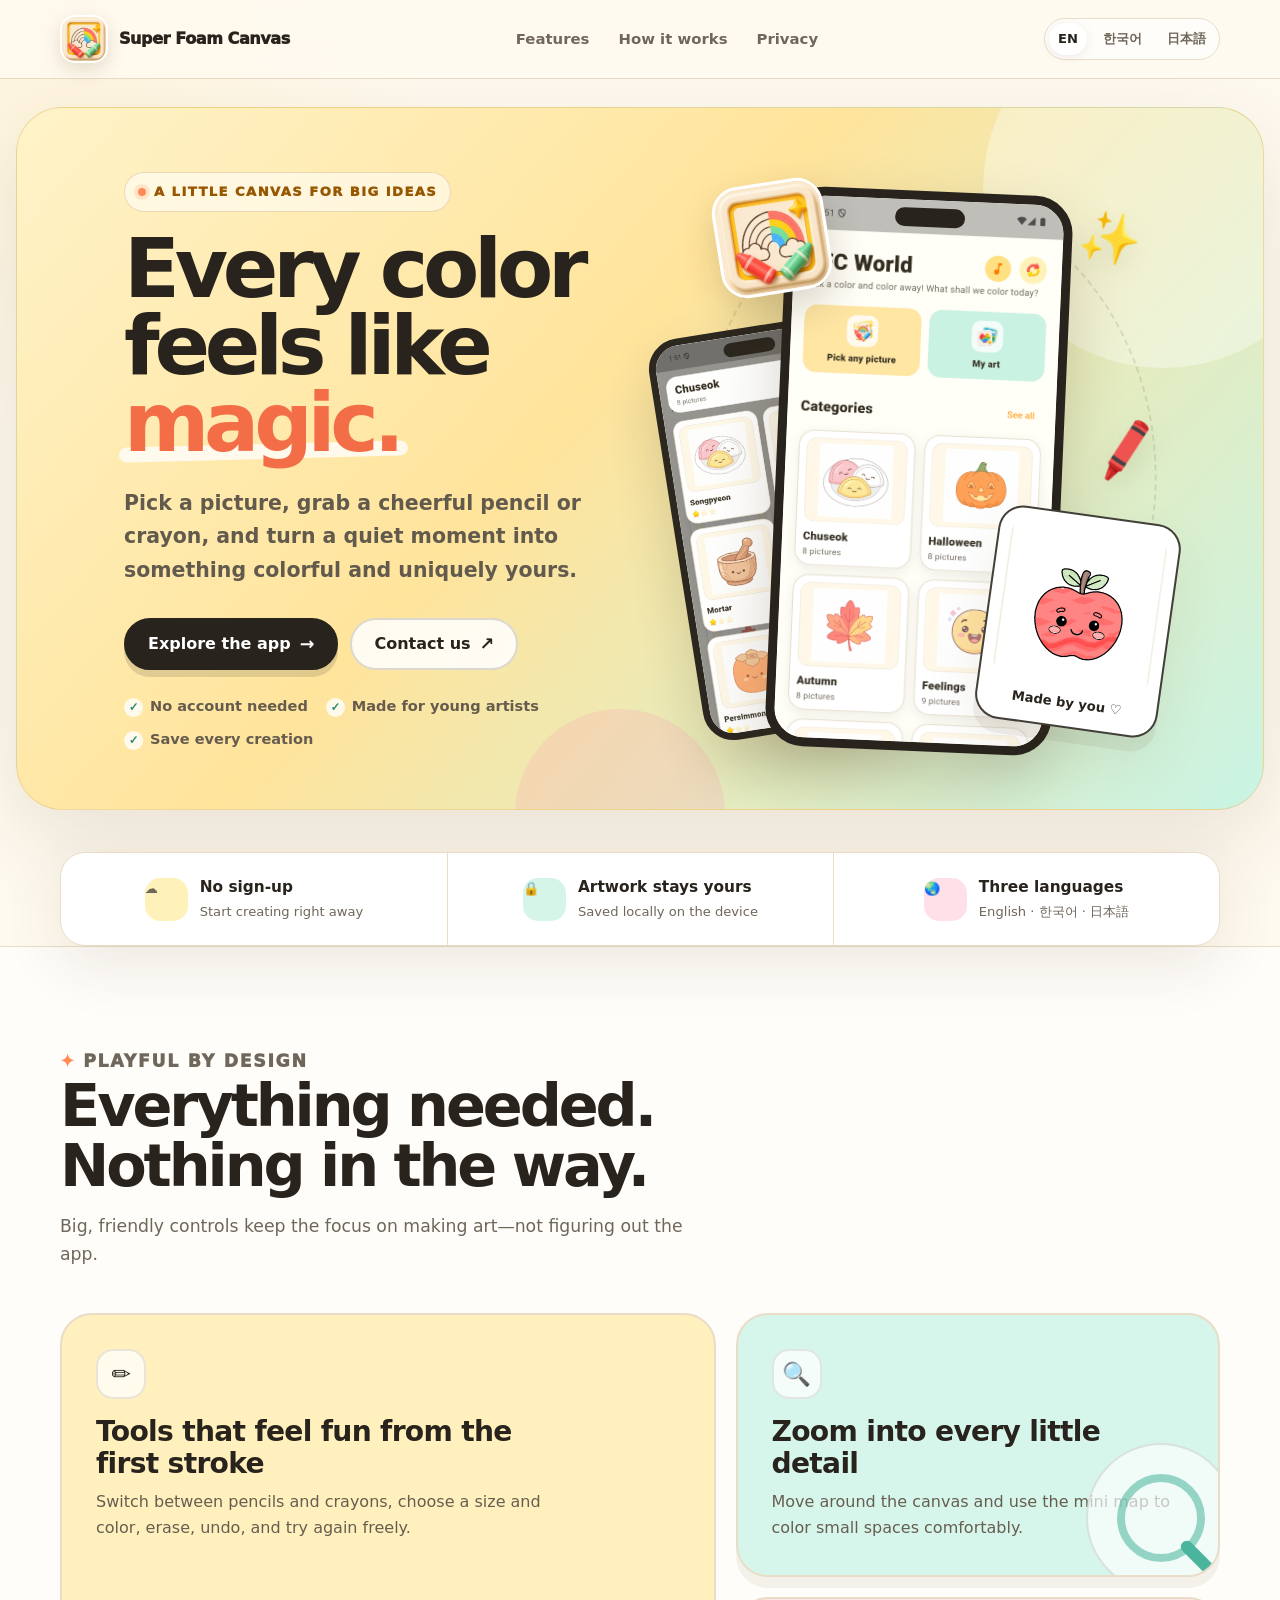
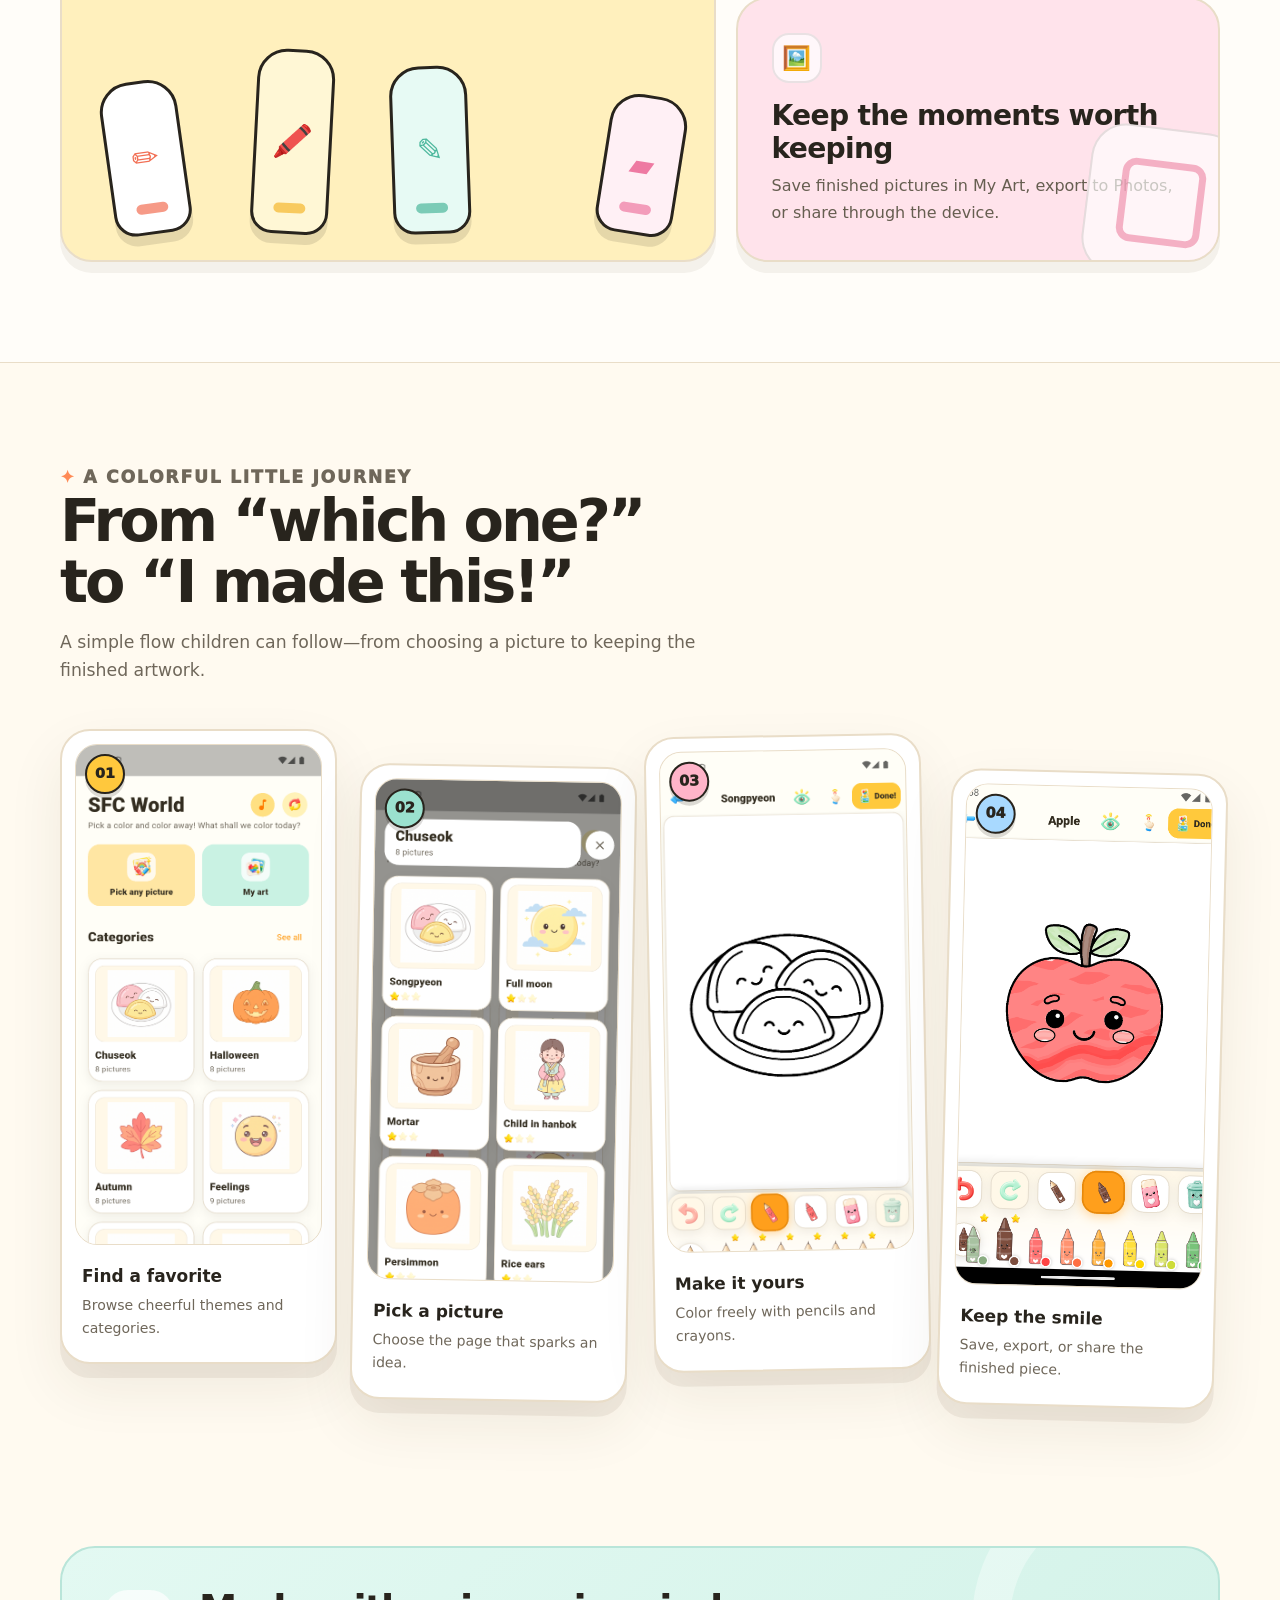
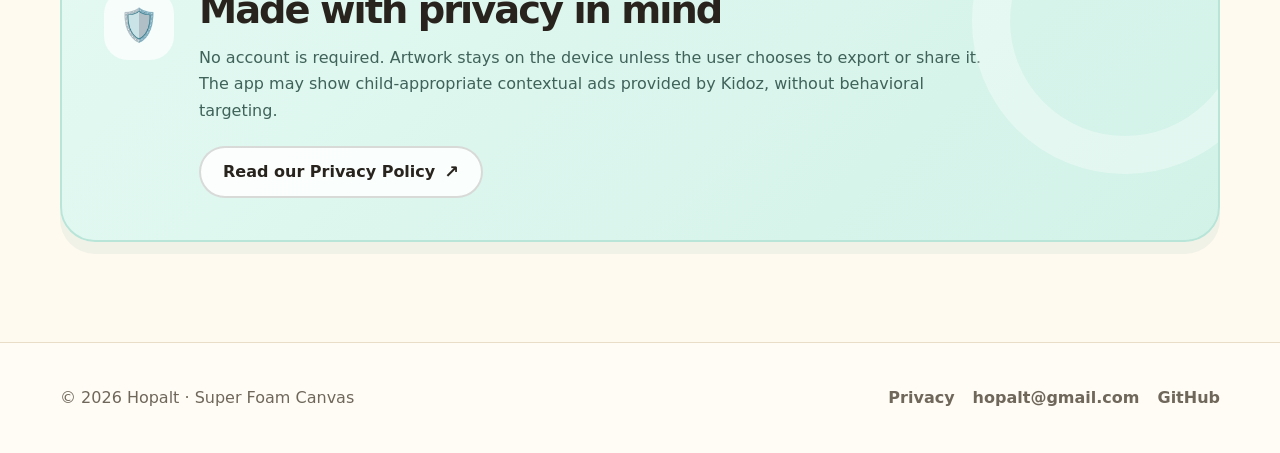
==== super-foam-canvas/index.html @ 0f32231b "Super Foam Canvas 소개 페이지를 추가한다" ====
<!doctype html>
<html lang="en">
<head>
  <meta charset="utf-8">
  <meta name="viewport" content="width=device-width, initial-scale=1">
  <meta name="theme-color" content="#fffaf0">
  <title>Super Foam Canvas — Color, create, and smile</title>
  <meta name="description" content="A cheerful coloring app for young artists with pencils, crayons, saving, and sharing.">
  <link rel="canonical" href="https://www.hopalt.com/super-foam-canvas/">
  <link rel="stylesheet" href="assets/styles.css">
  <link rel="icon" type="image/png" sizes="32x32" href="assets/favicon-32.png">
  <link rel="icon" type="image/png" sizes="512x512" href="assets/icon-512.png">
  <link rel="apple-touch-icon" sizes="180x180" href="assets/apple-touch-icon.png">
  <link rel="alternate" hreflang="en" href="https://www.hopalt.com/super-foam-canvas/">
  <link rel="alternate" hreflang="ko" href="https://www.hopalt.com/super-foam-canvas/ko/">
  <link rel="alternate" hreflang="ja" href="https://www.hopalt.com/super-foam-canvas/ja/">
</head>
<body>
<header class="site-header">
  <nav class="nav wrap" aria-label="Main navigation">
    <a class="brand" href="/super-foam-canvas/"><img class="brand-mark" src="assets/app-icon.png" alt="">Super Foam Canvas</a>
    <div class="nav-links"><a href="#features">Features</a><a href="#journey">How it works</a><a href="privacy/">Privacy</a></div>
    <div class="languages" aria-label="Language"><a aria-current="page" href="/super-foam-canvas/">EN</a><a href="ko/">한국어</a><a href="ja/">日本語</a></div>
  </nav>
</header>
<main>
  <section class="hero">
    <div class="hero-shell"><div class="wrap hero-grid">
      <div class="hero-copy">
        <p class="eyebrow eyebrow-pill">A little canvas for big ideas</p>
        <h1>Every color<br>feels like <span class="accent">magic.</span></h1>
        <p class="lead">Pick a picture, grab a cheerful pencil or crayon, and turn a quiet moment into something colorful and uniquely yours.</p>
        <div class="actions"><a class="button" href="#journey">Explore the app</a><a class="button secondary" href="mailto:hopalt@gmail.com">Contact us</a></div>
        <ul class="hero-note"><li>No account needed</li><li>Made for young artists</li><li>Save every creation</li></ul>
      </div>
      <div class="hero-art" aria-label="Super Foam Canvas app preview">
        <div class="art-orbit"></div>
        <div class="phone phone-side"><img src="assets/en-02.webp" alt="Coloring page collection"></div>
        <div class="phone phone-main"><img src="assets/en-01.webp" alt="Super Foam Canvas home screen"></div>
        <div class="completion-card"><img src="assets/en-04.webp" alt="Completed apple artwork"><span>Made by you ♡</span></div>
        <div class="floating-icon app"><img src="assets/app-icon.png" alt=""></div>
        <span class="doodle star" aria-hidden="true">✨</span><span class="doodle crayon" aria-hidden="true">🖍️</span>
      </div>
    </div></div>
  </section>
  <div class="trust-strip wrap" aria-label="App highlights"><div class="trust-list">
    <div class="trust-item"><span class="trust-icon">☁️</span><div><strong>No sign-up</strong><span>Start creating right away</span></div></div>
    <div class="trust-item"><span class="trust-icon">🔒</span><div><strong>Artwork stays yours</strong><span>Saved locally on the device</span></div></div>
    <div class="trust-item"><span class="trust-icon">🌏</span><div><strong>Three languages</strong><span>English · 한국어 · 日本語</span></div></div>
  </div></div>
  <section class="section section-tint" id="features"><div class="wrap">
    <div class="section-head"><p class="section-kicker">Playful by design</p><h2>Everything needed.<br>Nothing in the way.</h2><p>Big, friendly controls keep the focus on making art—not figuring out the app.</p></div>
    <div class="bento">
      <article class="feature-card large"><div class="feature-icon">✏️</div><h3>Tools that feel fun from the first stroke</h3><p>Switch between pencils and crayons, choose a size and color, erase, undo, and try again freely.</p><div class="tool-parade" aria-hidden="true"><span class="tool-chip">✏️</span><span class="tool-chip">🖍️</span><span class="tool-chip">✎</span><span class="tool-chip">▰</span></div></article>
      <article class="feature-card mint"><div class="feature-icon">🔍</div><h3>Zoom into every little detail</h3><p>Move around the canvas and use the mini map to color small spaces comfortably.</p><div class="mini-feature-art zoom" aria-hidden="true"></div></article>
      <article class="feature-card pink"><div class="feature-icon">🖼️</div><h3>Keep the moments worth keeping</h3><p>Save finished pictures in My Art, export to Photos, or share through the device.</p><div class="mini-feature-art save" aria-hidden="true"></div></article>
    </div>
  </div></section>
  <section class="section" id="journey"><div class="wrap">
    <div class="section-head"><p class="section-kicker">A colorful little journey</p><h2>From “which one?”<br>to “I made this!”</h2><p>A simple flow children can follow—from choosing a picture to keeping the finished artwork.</p></div>
    <div class="journey">
      <article class="step-card"><span class="step-number">01</span><div class="screen-frame"><img src="assets/en-01.webp" alt="Home screen"></div><h3>Find a favorite</h3><p>Browse cheerful themes and categories.</p></article>
      <article class="step-card"><span class="step-number">02</span><div class="screen-frame"><img src="assets/en-02.webp" alt="Coloring page collection"></div><h3>Pick a picture</h3><p>Choose the page that sparks an idea.</p></article>
      <article class="step-card"><span class="step-number">03</span><div class="screen-frame"><img src="assets/en-03.webp" alt="Coloring canvas"></div><h3>Make it yours</h3><p>Color freely with pencils and crayons.</p></article>
      <article class="step-card"><span class="step-number">04</span><div class="screen-frame"><img src="assets/en-04.webp" alt="Completed artwork"></div><h3>Keep the smile</h3><p>Save, export, or share the finished piece.</p></article>
    </div>
  </div></section>
  <section class="section privacy-section"><div class="wrap"><div class="safe-note"><div class="big">🛡️</div><div><h2>Made with privacy in mind</h2><p>No account is required. Artwork stays on the device unless the user chooses to export or share it. The app may show child-appropriate contextual ads provided by Kidoz, without behavioral targeting.</p><div class="actions"><a class="button secondary" href="privacy/">Read our Privacy Policy</a></div></div></div></div></section>
</main>
<footer class="footer"><div class="wrap footer-row"><span>© 2026 Hopalt · Super Foam Canvas</span><div class="footer-links"><a href="privacy/">Privacy</a><a href="mailto:hopalt@gmail.com">hopalt@gmail.com</a><a href="https://github.com/hopalt/superfoamcanvas">GitHub</a></div></div></footer>
</body>
</html>
---- super-foam-canvas/assets/styles.css ----
:root {
  --ink: #28241d;
  --muted: #6f675a;
  --cream: #fffaf0;
  --paper: #ffffff;
  --yellow: #ffc83d;
  --orange: #ff8a55;
  --mint: #9be1cf;
  --mint-deep: #4ab49c;
  --pink: #ffb4c9;
  --blue: #a8d9ff;
  --line: #e9ddc8;
  --shadow-soft: 0 18px 60px rgba(69, 51, 20, .1);
  --shadow-card: 0 14px 0 rgba(70, 53, 24, .07), 0 24px 56px rgba(70, 53, 24, .08);
}
* { box-sizing: border-box; }
html { scroll-behavior: smooth; scroll-padding-top: 92px; }
body {
  margin: 0;
  color: var(--ink);
  background: radial-gradient(circle at 0 0, rgba(255, 205, 72, .13), transparent 28rem), var(--cream);
  font-family: ui-rounded, "SF Pro Rounded", "Nunito", "Noto Sans KR", "Noto Sans JP", Inter, system-ui, sans-serif;
  line-height: 1.65;
  -webkit-font-smoothing: antialiased;
}
a { color: inherit; }
img { display: block; max-width: 100%; }
button, a { -webkit-tap-highlight-color: transparent; }
.wrap { width: min(1160px, calc(100% - 48px)); margin: 0 auto; }

.site-header {
  position: sticky;
  z-index: 50;
  top: 0;
  border-bottom: 1px solid rgba(215, 199, 172, .62);
  background: rgba(255, 250, 240, .88);
  backdrop-filter: blur(18px);
  -webkit-backdrop-filter: blur(18px);
}
.nav { min-height: 78px; display: flex; align-items: center; justify-content: space-between; gap: 24px; }
.brand { display: inline-flex; align-items: center; gap: 11px; text-decoration: none; font-size: 1rem; font-weight: 950; letter-spacing: -.025em; white-space: nowrap; }
.brand-mark { width: 48px; height: 48px; border: 2px solid rgba(255,255,255,.88); border-radius: 15px; box-shadow: 0 7px 18px rgba(85, 53, 12, .15); }
.nav-links, .languages { display: flex; align-items: center; gap: 7px; }
.nav-links a, .languages a { padding: 8px 11px; border-radius: 999px; color: var(--muted); text-decoration: none; font-size: .93rem; font-weight: 800; transition: color .18s ease, background .18s ease, transform .18s ease; }
.nav-links a:hover, .languages a:hover { color: var(--ink); background: rgba(255,255,255,.8); transform: translateY(-1px); }
.languages { padding: 4px; border: 1px solid var(--line); border-radius: 999px; background: rgba(255,255,255,.62); }
.languages a { padding: 5px 9px; font-size: .82rem; }
.languages a[aria-current="page"] { color: var(--ink); background: var(--paper); box-shadow: 0 2px 10px rgba(50, 38, 18, .09); }

.hero { padding: 28px 0 64px; }
.hero-shell {
  position: relative;
  isolation: isolate;
  width: min(1280px, calc(100% - 32px));
  min-height: 680px;
  margin: 0 auto;
  overflow: hidden;
  border: 1px solid rgba(216, 181, 99, .42);
  border-radius: 46px;
  background: linear-gradient(132deg, #fff3c9 0%, #ffe49c 44%, #c9f4e5 100%);
  box-shadow: 0 30px 90px rgba(80, 57, 12, .13);
}
.hero-shell::before, .hero-shell::after { content: ""; position: absolute; z-index: -1; border-radius: 999px; }
.hero-shell::before { width: 360px; height: 360px; right: -80px; top: -100px; background: rgba(255,255,255,.35); }
.hero-shell::after { width: 210px; height: 210px; left: 40%; bottom: -110px; background: rgba(255,154,183,.22); }
.hero-grid { min-height: 680px; display: grid; grid-template-columns: 1.02fr .98fr; align-items: center; gap: 42px; padding: 64px 54px 58px; }
.hero-copy { position: relative; z-index: 5; padding-left: 10px; }
.eyebrow { margin: 0 0 18px; color: #965700; font-size: .82rem; font-weight: 950; letter-spacing: .11em; text-transform: uppercase; }
.eyebrow-pill { display: inline-flex; align-items: center; gap: 8px; padding: 8px 13px; border: 1px solid rgba(146, 86, 0, .18); border-radius: 999px; background: rgba(255,255,255,.55); }
.eyebrow-pill::before { content: ""; width: 8px; height: 8px; border-radius: 50%; background: var(--orange); box-shadow: 0 0 0 4px rgba(255,138,85,.17); }
h1 { margin: 0; max-width: 720px; font-size: clamp(3.25rem, 6.4vw, 6.3rem); line-height: .94; letter-spacing: -.064em; }
.hero h1 .accent { position: relative; display: inline-block; color: #f36e47; }
.hero h1 .accent::after { content: ""; position: absolute; z-index: -1; left: -2%; right: -3%; bottom: .02em; height: .18em; border-radius: 999px; background: rgba(255,255,255,.78); transform: rotate(-1.5deg); }
.lead { max-width: 610px; margin: 26px 0 0; color: #625a4d; font-size: clamp(1.08rem, 1.65vw, 1.28rem); font-weight: 590; }
.actions { display: flex; flex-wrap: wrap; gap: 12px; margin-top: 30px; }
.button { display: inline-flex; align-items: center; justify-content: center; gap: 9px; min-height: 52px; padding: 0 22px; border: 2px solid var(--ink); border-radius: 999px; background: var(--ink); color: #fff; text-decoration: none; font-weight: 900; box-shadow: 0 7px 0 rgba(40,36,29,.14); transition: transform .18s ease, box-shadow .18s ease; }
.button::after { content: "→"; font-size: 1.1em; }
.button:hover { transform: translateY(-2px); box-shadow: 0 10px 0 rgba(40,36,29,.11); }
.button.secondary { border-color: rgba(40,36,29,.16); background: rgba(255,255,255,.86); color: var(--ink); box-shadow: none; }
.button.secondary::after { content: "↗"; }
.hero-note { display: flex; flex-wrap: wrap; gap: 9px 18px; margin: 24px 0 0; padding: 0; color: #655c4e; font-size: .91rem; font-weight: 780; list-style: none; }
.hero-note li::before { content: "✓"; display: inline-grid; place-items: center; width: 19px; height: 19px; margin-right: 7px; border-radius: 50%; background: rgba(255,255,255,.78); color: #278c73; font-size: .72rem; font-weight: 950; }

.hero-art { position: relative; min-height: 574px; }
.art-orbit { position: absolute; inset: 18px 10px 12px 30px; border: 2px dashed rgba(80, 61, 30, .13); border-radius: 50%; transform: rotate(-7deg); }
.phone { position: absolute; overflow: hidden; border: 9px solid var(--ink); border-radius: 38px; background: var(--paper); box-shadow: 0 26px 60px rgba(63, 45, 15, .2); }
.phone::before { content: ""; position: absolute; z-index: 3; left: 50%; top: 8px; width: 70px; height: 19px; border-radius: 999px; background: var(--ink); transform: translateX(-50%); }
.phone img { width: 100%; height: 100%; object-fit: cover; object-position: top center; }
.phone-main { z-index: 2; left: 50%; top: 16px; width: 286px; height: 560px; transform: translateX(-50%) rotate(2.5deg); }
.phone-side { z-index: 1; left: 4px; bottom: 18px; width: 205px; height: 406px; border-width: 7px; border-radius: 31px; transform: rotate(-9deg); opacity: .98; }
.phone-side::before { width: 52px; height: 14px; top: 6px; }
.completion-card { position: absolute; z-index: 4; right: -4px; bottom: 20px; width: 184px; padding: 11px; border: 2px solid rgba(40,36,29,.88); border-radius: 25px; background: var(--paper); box-shadow: var(--shadow-card); transform: rotate(8deg); }
.completion-card img { width: 100%; aspect-ratio: 1 / 1; border-radius: 17px; object-fit: cover; object-position: center 28%; }
.completion-card span { display: block; padding: 8px 4px 1px; font-size: .82rem; font-weight: 900; text-align: center; }
.floating-icon { position: absolute; z-index: 6; display: grid; place-items: center; border: 3px solid var(--paper); background: var(--paper); box-shadow: 0 16px 36px rgba(70, 49, 14, .19); }
.floating-icon.app { left: 9%; top: 7px; width: 112px; height: 112px; border-radius: 27px; transform: rotate(-9deg); }
.floating-icon.app img { width: 100%; height: 100%; border-radius: 23px; }
.doodle { position: absolute; z-index: 5; filter: drop-shadow(0 10px 12px rgba(65,45,15,.13)); }
.doodle.star { right: 5%; top: 4%; font-size: 50px; transform: rotate(10deg); }
.doodle.crayon { right: 2%; top: 41%; font-size: 48px; transform: rotate(-12deg); }

.trust-strip { margin-top: -22px; position: relative; z-index: 8; }
.trust-list { display: grid; grid-template-columns: repeat(3, 1fr); overflow: hidden; border: 1px solid var(--line); border-radius: 25px; background: var(--paper); box-shadow: var(--shadow-soft); }
.trust-item { display: flex; align-items: center; justify-content: center; gap: 12px; min-height: 92px; padding: 19px 24px; text-align: left; }
.trust-item + .trust-item { border-left: 1px solid var(--line); }
.trust-icon { display: grid; flex: 0 0 auto; place-items: center; width: 43px; height: 43px; border-radius: 15px; background: #fff1ba; font-size: 1.25rem; }
.trust-item:nth-child(2) .trust-icon { background: #d4f5e8; }
.trust-item:nth-child(3) .trust-icon { background: #ffe0e9; }
.trust-item strong, .trust-item span { display: block; }
.trust-item strong { font-size: .96rem; }
.trust-item span { margin-top: 1px; color: var(--muted); font-size: .82rem; }

.section { padding: 100px 0; }
.section-tint { border-block: 1px solid var(--line); background: rgba(255,255,255,.62); }
.section-head { max-width: 730px; margin-bottom: 44px; }
.section-kicker { display: inline-flex; align-items: center; gap: 7px; margin: 0 0 12px; color: #a35c00; font-size: .8rem; font-weight: 950; letter-spacing: .1em; text-transform: uppercase; }
.section-kicker::before { content: "✦"; color: var(--orange); }
h2 { margin: 0 0 15px; font-size: clamp(2.25rem, 4.6vw, 4rem); line-height: 1.03; letter-spacing: -.052em; }
.section-head p, .card p, .privacy p, .privacy li { color: var(--muted); }
.section-head p { max-width: 650px; margin: 0; font-size: 1.08rem; }

.bento { display: grid; grid-template-columns: 1.15fr .85fr; grid-template-rows: repeat(2, minmax(250px, auto)); gap: 20px; }
.feature-card { position: relative; overflow: hidden; min-height: 250px; padding: 34px; border: 2px solid var(--line); border-radius: 32px; background: var(--paper); box-shadow: 0 11px 0 rgba(74,56,28,.06); }
.feature-card.large { grid-row: 1 / span 2; min-height: 540px; background: #fff0bd; }
.feature-card.mint { background: #d7f6eb; }
.feature-card.pink { background: #ffe3eb; }
.feature-icon { display: grid; place-items: center; width: 50px; height: 50px; border: 2px solid rgba(40,36,29,.1); border-radius: 17px; background: rgba(255,255,255,.72); font-size: 1.45rem; }
.feature-card h3 { max-width: 460px; margin: 17px 0 8px; font-size: clamp(1.35rem, 2.2vw, 1.85rem); line-height: 1.15; letter-spacing: -.025em; }
.feature-card p { max-width: 470px; margin: 0; color: #665e50; }
.tool-parade { position: absolute; left: 25px; right: 25px; bottom: 26px; height: 210px; }
.tool-chip { position: absolute; bottom: 0; display: grid; place-items: center; width: 78px; height: 154px; border: 3px solid var(--ink); border-radius: 30px 30px 22px 22px; background: var(--paper); box-shadow: 0 10px 0 rgba(40,36,29,.12); font-size: 2rem; transform-origin: bottom center; }
.tool-chip::after { content: ""; position: absolute; bottom: 18px; width: 45%; height: 10px; border-radius: 999px; background: currentColor; opacity: .7; }
.tool-chip:nth-child(1) { left: 5%; color: #f26f54; transform: rotate(-8deg); }
.tool-chip:nth-child(2) { left: 27%; height: 185px; color: #f5b82e; background: #fff7d5; transform: rotate(3deg); }
.tool-chip:nth-child(3) { left: 51%; height: 168px; color: #4db89d; background: #e7faf4; transform: rotate(-2deg); }
.tool-chip:nth-child(4) { right: 3%; height: 140px; color: #ee7aa2; background: #fff0f5; transform: rotate(9deg); }
.mini-feature-art { position: absolute; right: -18px; bottom: -18px; width: 150px; height: 150px; border: 2px solid rgba(40,36,29,.12); border-radius: 50%; background: rgba(255,255,255,.65); }
.mini-feature-art::before { content: ""; position: absolute; inset: 29px; border: 8px solid currentColor; border-radius: 50%; opacity: .55; }
.mini-feature-art.zoom { color: var(--mint-deep); }
.mini-feature-art.zoom::after { content: ""; position: absolute; width: 52px; height: 12px; right: 7px; bottom: 24px; border-radius: 999px; background: currentColor; transform: rotate(45deg); }
.mini-feature-art.save { color: #eb789c; border-radius: 35px; transform: rotate(7deg); }
.mini-feature-art.save::before { inset: 31px; border-width: 7px; border-radius: 14px; }

.journey { display: grid; grid-template-columns: repeat(4, minmax(0, 1fr)); gap: 18px; align-items: start; }
.step-card { position: relative; padding: 13px 13px 22px; border: 2px solid var(--line); border-radius: 30px; background: var(--paper); box-shadow: var(--shadow-card); }
.step-card:nth-child(2) { margin-top: 36px; transform: rotate(1deg); }
.step-card:nth-child(3) { margin-top: 6px; transform: rotate(-1deg); }
.step-card:nth-child(4) { margin-top: 42px; transform: rotate(1.4deg); }
.screen-frame { position: relative; overflow: hidden; aspect-ratio: 9 / 18.3; border: 1px solid var(--line); border-radius: 22px; background: #f8f4ea; }
.screen-frame img { width: 100%; height: 100%; object-fit: cover; object-position: top center; }
.step-card:last-child .screen-frame img { object-position: center; }
.step-number { position: absolute; z-index: 3; left: 23px; top: 23px; display: grid; place-items: center; width: 40px; height: 40px; border: 2px solid var(--ink); border-radius: 50%; background: var(--yellow); font-size: .9rem; font-weight: 950; box-shadow: 0 4px 0 rgba(40,36,29,.16); }
.step-card:nth-child(2) .step-number { background: var(--mint); }
.step-card:nth-child(3) .step-number { background: var(--pink); }
.step-card:nth-child(4) .step-number { background: var(--blue); }
.step-card h3 { margin: 18px 7px 3px; font-size: 1.06rem; }
.step-card p { margin: 0 7px; color: var(--muted); font-size: .88rem; }

.privacy-section { padding-top: 40px; }
.safe-note { position: relative; display: grid; grid-template-columns: auto 1fr; gap: 25px; align-items: start; overflow: hidden; padding: 42px; border: 2px solid #b9e5d9; border-radius: 35px; background: linear-gradient(135deg, #e3f9f2, #d2f2e8); box-shadow: 0 12px 0 rgba(62,146,123,.08); }
.safe-note::after { content: ""; position: absolute; right: -60px; top: -80px; width: 230px; height: 230px; border: 38px solid rgba(255,255,255,.34); border-radius: 50%; }
.safe-note .big { position: relative; z-index: 2; display: grid; place-items: center; width: 70px; height: 70px; border-radius: 24px; background: rgba(255,255,255,.72); font-size: 2rem; }
.safe-note h2 { font-size: clamp(1.8rem, 3vw, 2.65rem); }
.safe-note p { max-width: 790px; margin: 7px 0 0; color: #3f6259; }
.safe-note .actions { margin-top: 22px; }
.footer { padding: 42px 0; border-top: 1px solid var(--line); background: rgba(255,255,255,.35); }
.footer-row { display: flex; justify-content: space-between; gap: 24px; flex-wrap: wrap; color: var(--muted); }
.footer-links { display: flex; flex-wrap: wrap; gap: 18px; }
.footer a { text-decoration: none; font-weight: 800; }
.footer a:hover { color: var(--ink); }

.privacy { max-width: 860px; padding: 80px 0 110px; }
.privacy .eyebrow { color: #a25c00; }
.privacy h1 { font-size: clamp(3rem, 7vw, 5.4rem); }
.privacy h2 { margin-top: 52px; font-size: 1.65rem; letter-spacing: -.025em; }
.privacy h3 { margin-top: 32px; }
.privacy a { text-decoration-color: #dba44d; text-underline-offset: 3px; }
.meta { color: var(--muted); font-weight: 700; }
.notice { margin: 30px 0 42px; padding: 24px 26px; border: 1px solid #ecd485; border-left: 6px solid var(--yellow); border-radius: 0 20px 20px 0; background: #fff4c9; box-shadow: 0 10px 28px rgba(80,58,18,.06); }

@media (max-width: 980px) {
  .nav-links { display: none; }
  .hero-grid { grid-template-columns: .9fr 1.1fr; gap: 20px; padding-inline: 38px; }
  .hero-copy { padding-left: 0; }
  .hero-art { transform: scale(.9); transform-origin: center; }
  .journey { grid-template-columns: repeat(2, minmax(0, 1fr)); max-width: 720px; margin-inline: auto; }
  .step-card:nth-child(n) { margin-top: 0; transform: none; }
}
@media (max-width: 760px) {
  .wrap { width: min(100% - 30px, 1160px); }
  .site-header { position: relative; }
  .nav { min-height: 72px; gap: 10px; }
  .brand { font-size: .94rem; }
  .brand-mark { width: 43px; height: 43px; border-radius: 13px; }
  .languages { gap: 2px; }
  .languages a { padding: 5px 7px; font-size: .76rem; }
  .hero { padding-top: 12px; }
  .hero-shell { width: calc(100% - 20px); border-radius: 34px; }
  .hero-grid { grid-template-columns: 1fr; min-height: auto; padding: 45px 24px 25px; }
  .hero-copy { text-align: center; }
  .eyebrow-pill { justify-content: center; }
  h1 { font-size: clamp(3.1rem, 14vw, 5rem); }
  .lead { margin-inline: auto; }
  .actions, .hero-note { justify-content: center; }
  .hero-art { min-height: 550px; transform: scale(.94); }
  .trust-list { grid-template-columns: 1fr; }
  .trust-item { justify-content: flex-start; min-height: 78px; }
  .trust-item + .trust-item { border-top: 1px solid var(--line); border-left: 0; }
  .section { padding: 78px 0; }
  .bento { grid-template-columns: 1fr; grid-template-rows: auto; }
  .feature-card.large { grid-row: auto; min-height: 520px; }
  .feature-card { min-height: 270px; }
  .safe-note { grid-template-columns: 1fr; padding: 32px 25px; }
  .privacy { padding-top: 60px; }
}
@media (max-width: 500px) {
  .brand { max-width: 47px; overflow: hidden; }
  .nav { gap: 6px; }
  .hero-grid { padding-inline: 20px; }
  .hero-art { min-height: 470px; transform: none; }
  .art-orbit { inset: 28px 0 24px; }
  .phone-main { width: 230px; height: 448px; border-width: 7px; border-radius: 31px; }
  .phone-main::before { width: 54px; height: 15px; top: 6px; }
  .phone-side { left: -23px; bottom: 14px; width: 155px; height: 305px; border-radius: 25px; }
  .completion-card { right: -18px; bottom: 15px; width: 140px; padding: 8px; border-radius: 21px; }
  .completion-card img { border-radius: 14px; }
  .floating-icon.app { left: -2px; width: 82px; height: 82px; border-radius: 21px; }
  .floating-icon.app img { border-radius: 18px; }
  .doodle.star { right: 0; font-size: 39px; }
  .doodle.crayon { right: -4px; top: 40%; font-size: 38px; }
  .journey { grid-template-columns: 1fr; max-width: 330px; }
  .step-card { padding: 11px 11px 20px; }
  .screen-frame { aspect-ratio: 9 / 17.8; }
  .feature-card { padding: 28px; }
  .tool-parade { left: 12px; right: 12px; transform: scale(.88); transform-origin: bottom center; }
  .footer-row { display: grid; }
}
@media (prefers-reduced-motion: reduce) {
  html { scroll-behavior: auto; }
  *, *::before, *::after { transition-duration: .01ms !important; }
}
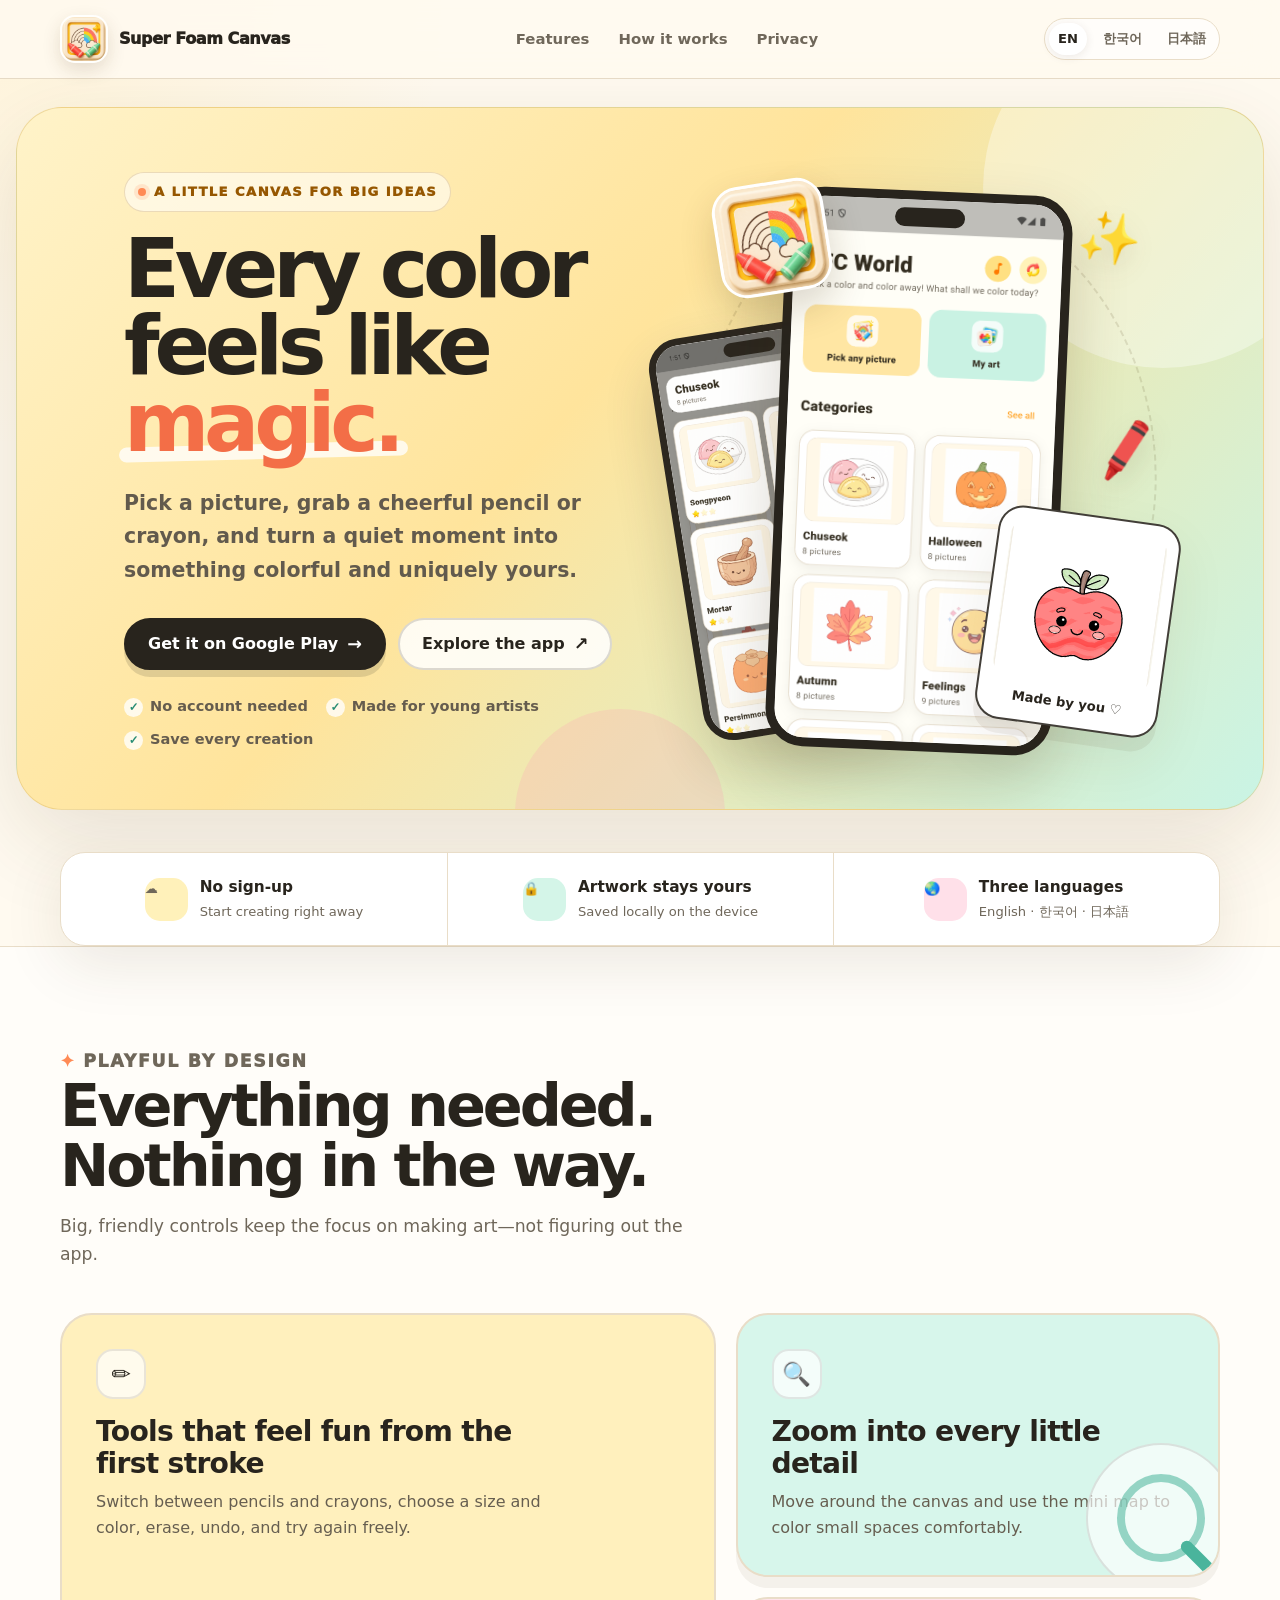
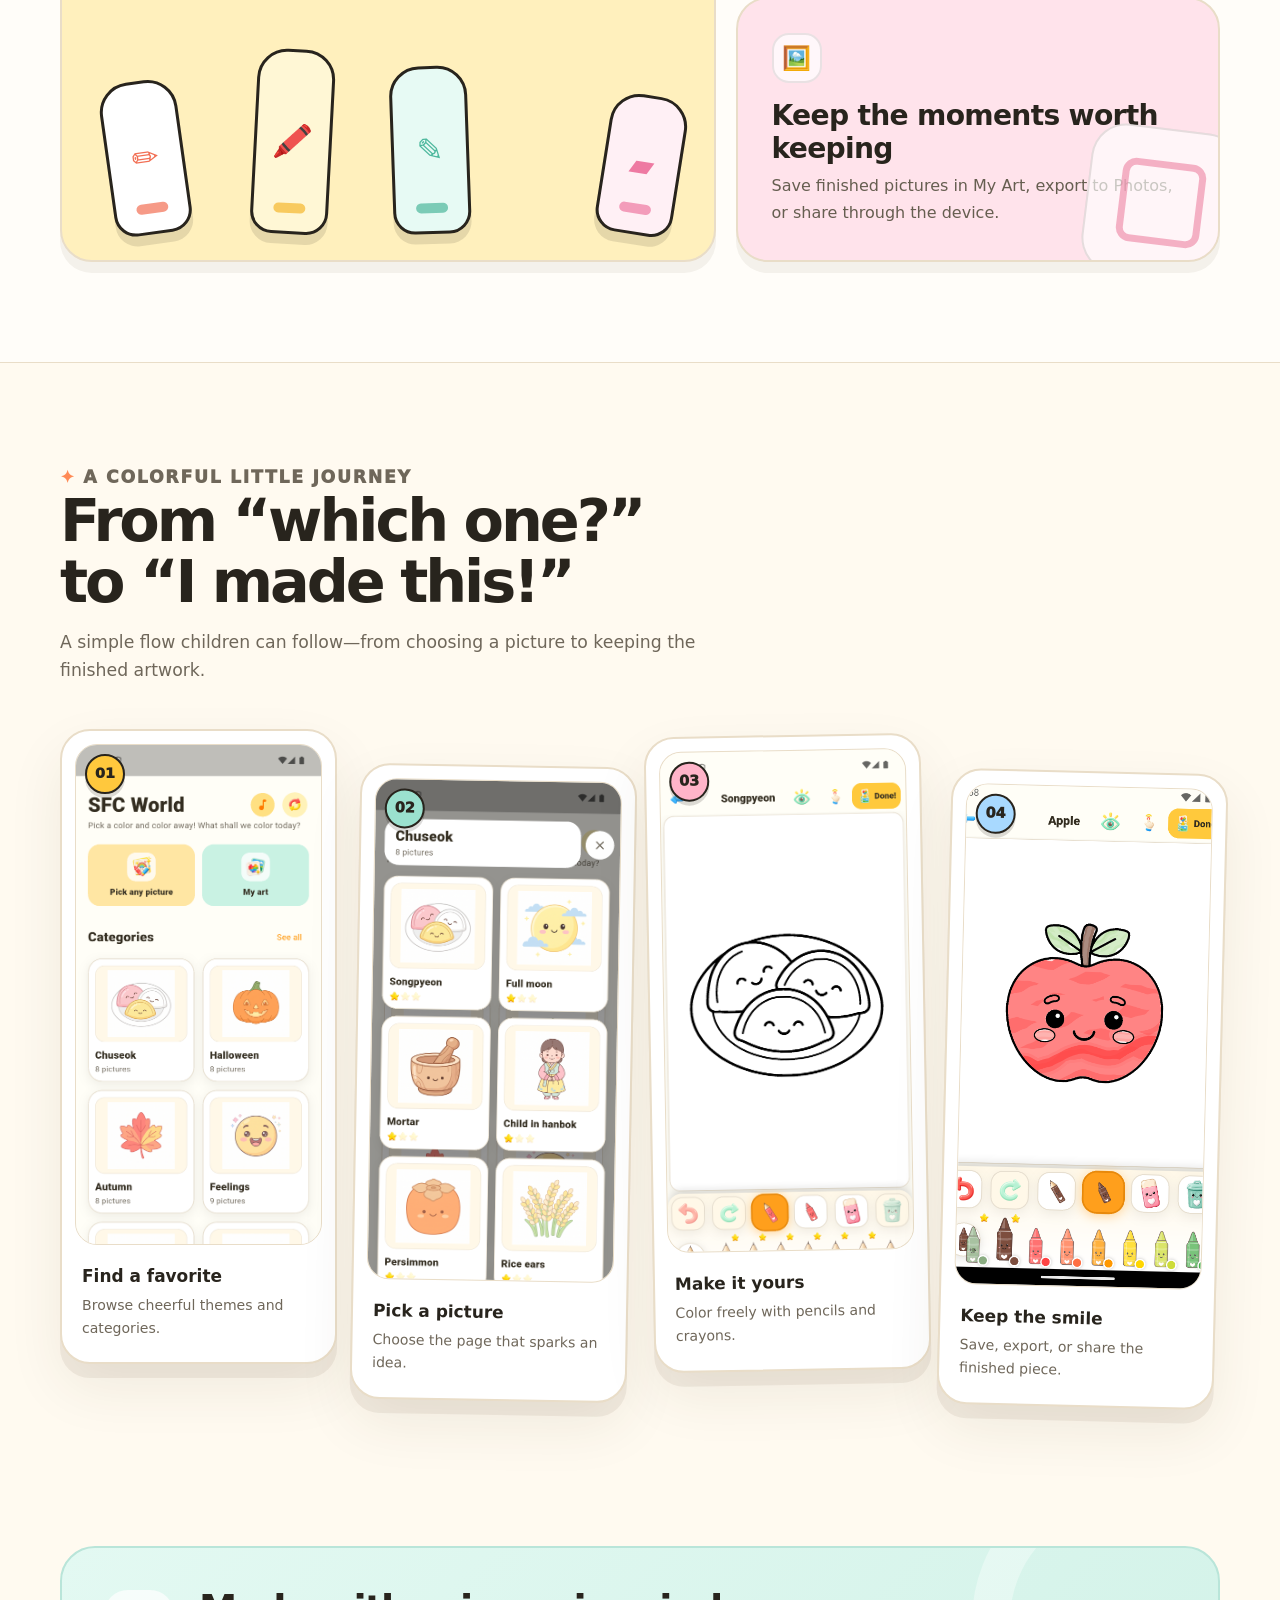
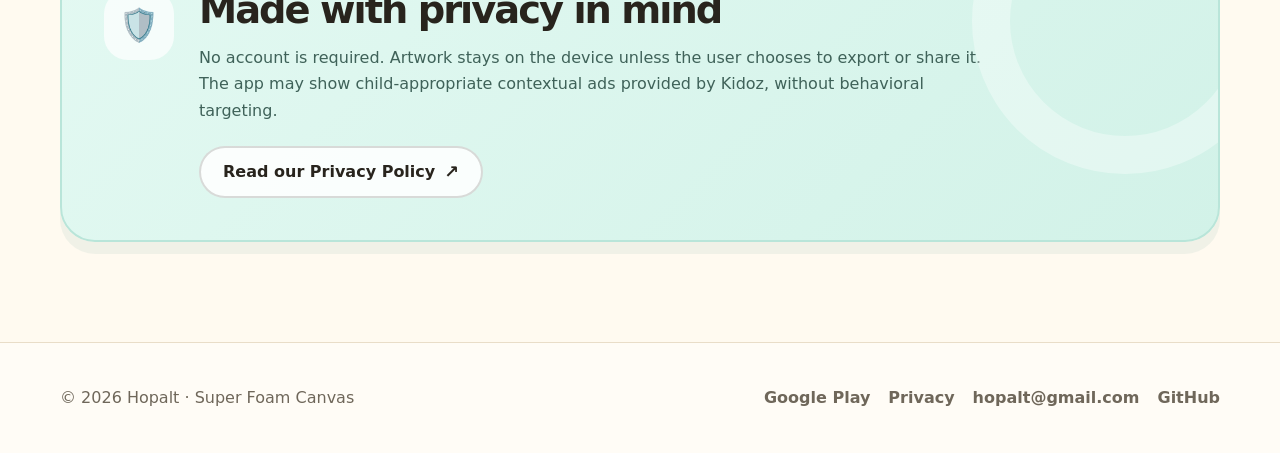
==== commit e69b5e27: "Super Foam Canvas 스토어 링크를 추가한다" ====
--- a/super-foam-canvas/index.html
+++ b/super-foam-canvas/index.html
@@ -30,7 +30,7 @@
         <p class="eyebrow eyebrow-pill">A little canvas for big ideas</p>
         <h1>Every color<br>feels like <span class="accent">magic.</span></h1>
         <p class="lead">Pick a picture, grab a cheerful pencil or crayon, and turn a quiet moment into something colorful and uniquely yours.</p>
-        <div class="actions"><a class="button" href="#journey">Explore the app</a><a class="button secondary" href="mailto:hopalt@gmail.com">Contact us</a></div>
+        <div class="actions"><a class="button" href="https://play.google.com/store/apps/details?id=com.hopalt.coloring_book" target="_blank" rel="noopener noreferrer">Get it on Google Play</a><a class="button secondary" href="#journey">Explore the app</a></div>
         <ul class="hero-note"><li>No account needed</li><li>Made for young artists</li><li>Save every creation</li></ul>
       </div>
       <div class="hero-art" aria-label="Super Foam Canvas app preview">
@@ -67,6 +67,6 @@
   </div></section>
   <section class="section privacy-section"><div class="wrap"><div class="safe-note"><div class="big">🛡️</div><div><h2>Made with privacy in mind</h2><p>No account is required. Artwork stays on the device unless the user chooses to export or share it. The app may show child-appropriate contextual ads provided by Kidoz, without behavioral targeting.</p><div class="actions"><a class="button secondary" href="privacy/">Read our Privacy Policy</a></div></div></div></div></section>
 </main>
-<footer class="footer"><div class="wrap footer-row"><span>© 2026 Hopalt · Super Foam Canvas</span><div class="footer-links"><a href="privacy/">Privacy</a><a href="mailto:hopalt@gmail.com">hopalt@gmail.com</a><a href="https://github.com/hopalt/superfoamcanvas">GitHub</a></div></div></footer>
+<footer class="footer"><div class="wrap footer-row"><span>© 2026 Hopalt · Super Foam Canvas</span><div class="footer-links"><a href="https://play.google.com/store/apps/details?id=com.hopalt.coloring_book" target="_blank" rel="noopener noreferrer">Google Play</a><a href="privacy/">Privacy</a><a href="mailto:hopalt@gmail.com">hopalt@gmail.com</a><a href="https://github.com/hopalt/superfoamcanvas">GitHub</a></div></div></footer>
 </body>
 </html>
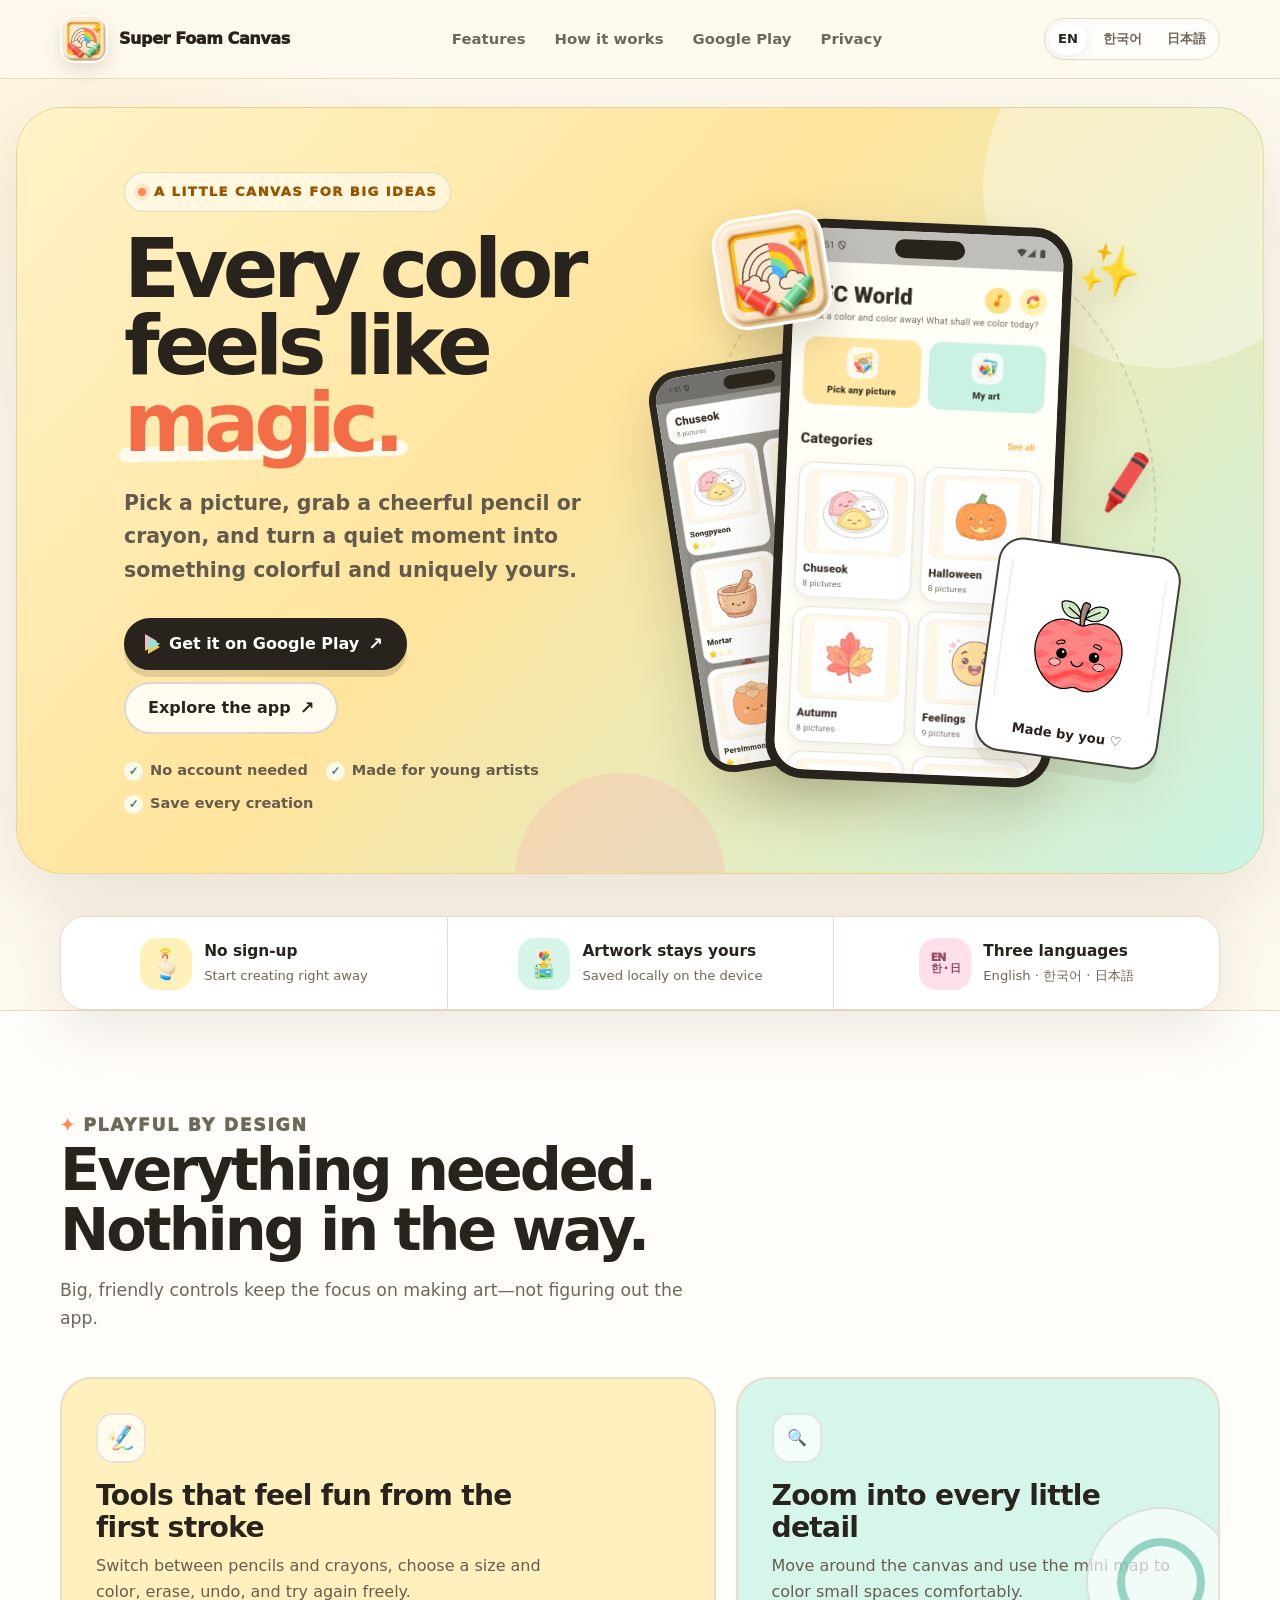
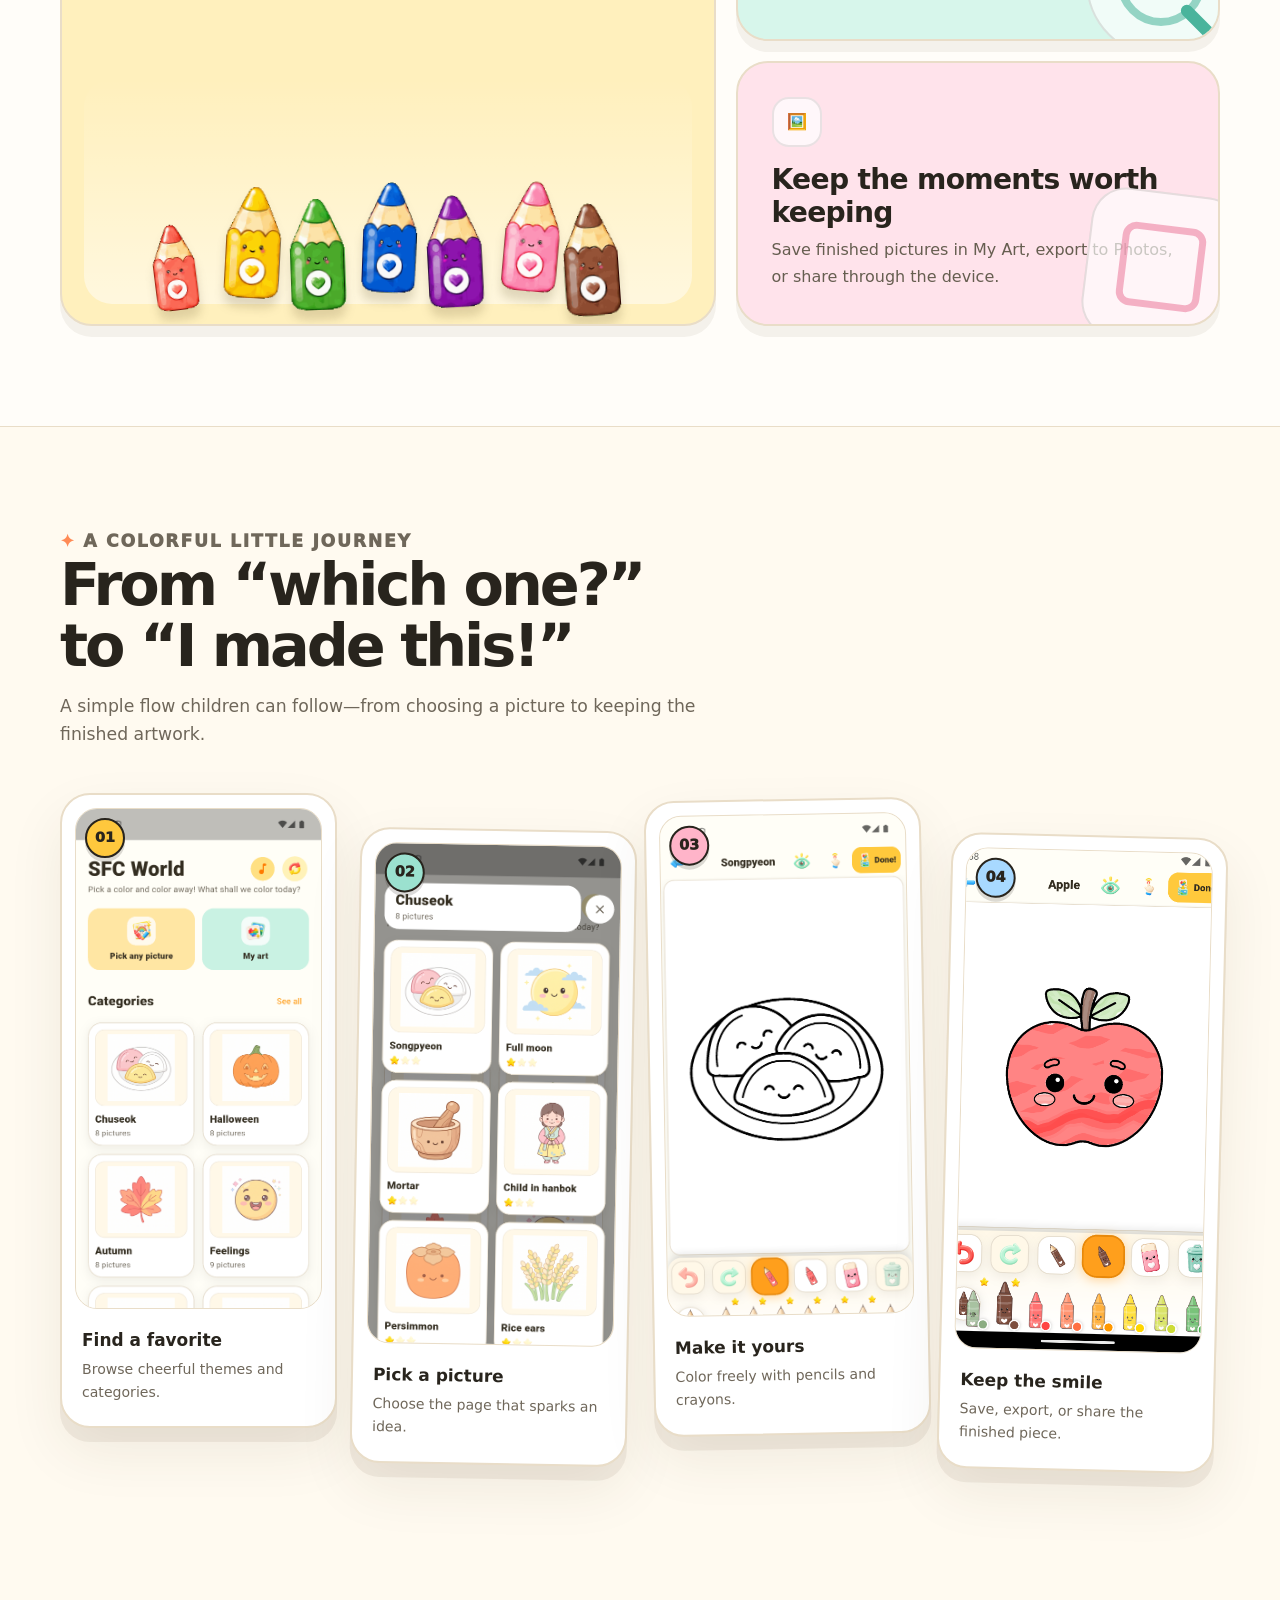
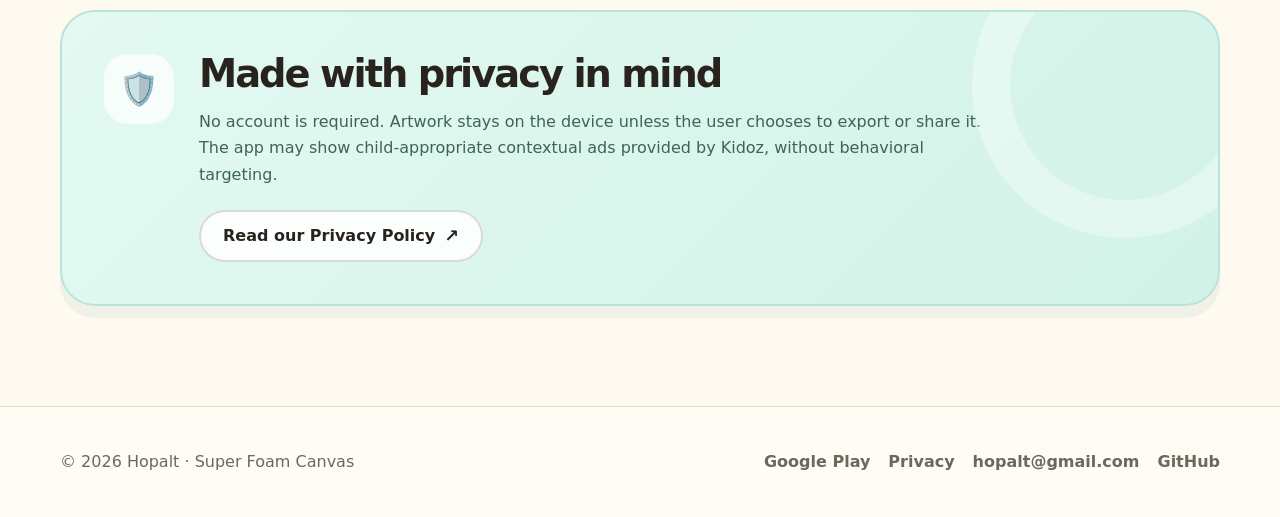
==== commit 70f87df1: "Super Foam Canvas 도구 아이콘을 개선한다" ====
--- a/super-foam-canvas/index.html
+++ b/super-foam-canvas/index.html
@@ -19,7 +19,7 @@
 <header class="site-header">
   <nav class="nav wrap" aria-label="Main navigation">
     <a class="brand" href="/super-foam-canvas/"><img class="brand-mark" src="assets/app-icon.png" alt="">Super Foam Canvas</a>
-    <div class="nav-links"><a href="#features">Features</a><a href="#journey">How it works</a><a href="privacy/">Privacy</a></div>
+    <div class="nav-links"><a href="#features">Features</a><a href="#journey">How it works</a><a href="https://play.google.com/store/apps/details?id=com.hopalt.coloring_book" target="_blank" rel="noopener noreferrer">Google Play</a><a href="privacy/">Privacy</a></div>
     <div class="languages" aria-label="Language"><a aria-current="page" href="/super-foam-canvas/">EN</a><a href="ko/">한국어</a><a href="ja/">日本語</a></div>
   </nav>
 </header>
@@ -30,7 +30,7 @@
         <p class="eyebrow eyebrow-pill">A little canvas for big ideas</p>
         <h1>Every color<br>feels like <span class="accent">magic.</span></h1>
         <p class="lead">Pick a picture, grab a cheerful pencil or crayon, and turn a quiet moment into something colorful and uniquely yours.</p>
-        <div class="actions"><a class="button" href="https://play.google.com/store/apps/details?id=com.hopalt.coloring_book" target="_blank" rel="noopener noreferrer">Get it on Google Play</a><a class="button secondary" href="#journey">Explore the app</a></div>
+        <div class="actions"><a class="button store-button" href="https://play.google.com/store/apps/details?id=com.hopalt.coloring_book" target="_blank" rel="noopener noreferrer">Get it on Google Play</a><a class="button secondary" href="#journey">Explore the app</a></div>
         <ul class="hero-note"><li>No account needed</li><li>Made for young artists</li><li>Save every creation</li></ul>
       </div>
       <div class="hero-art" aria-label="Super Foam Canvas app preview">
@@ -44,14 +44,14 @@
     </div></div>
   </section>
   <div class="trust-strip wrap" aria-label="App highlights"><div class="trust-list">
-    <div class="trust-item"><span class="trust-icon">☁️</span><div><strong>No sign-up</strong><span>Start creating right away</span></div></div>
-    <div class="trust-item"><span class="trust-icon">🔒</span><div><strong>Artwork stays yours</strong><span>Saved locally on the device</span></div></div>
-    <div class="trust-item"><span class="trust-icon">🌏</span><div><strong>Three languages</strong><span>English · 한국어 · 日本語</span></div></div>
+    <div class="trust-item"><span class="trust-icon"><img src="assets/tools/start.png" alt=""></span><div><strong>No sign-up</strong><span>Start creating right away</span></div></div>
+    <div class="trust-item"><span class="trust-icon"><img src="assets/tools/save.png" alt=""></span><div><strong>Artwork stays yours</strong><span>Saved locally on the device</span></div></div>
+    <div class="trust-item"><span class="trust-icon trust-language" aria-hidden="true">EN<br>한 · 日</span><div><strong>Three languages</strong><span>English · 한국어 · 日本語</span></div></div>
   </div></div>
   <section class="section section-tint" id="features"><div class="wrap">
     <div class="section-head"><p class="section-kicker">Playful by design</p><h2>Everything needed.<br>Nothing in the way.</h2><p>Big, friendly controls keep the focus on making art—not figuring out the app.</p></div>
     <div class="bento">
-      <article class="feature-card large"><div class="feature-icon">✏️</div><h3>Tools that feel fun from the first stroke</h3><p>Switch between pencils and crayons, choose a size and color, erase, undo, and try again freely.</p><div class="tool-parade" aria-hidden="true"><span class="tool-chip">✏️</span><span class="tool-chip">🖍️</span><span class="tool-chip">✎</span><span class="tool-chip">▰</span></div></article>
+      <article class="feature-card large"><div class="feature-icon"><img src="assets/tools/stylus.png" alt=""></div><h3>Tools that feel fun from the first stroke</h3><p>Switch between pencils and crayons, choose a size and color, erase, undo, and try again freely.</p><div class="tool-parade" aria-hidden="true"><img class="tool-pencil" src="assets/tools/pencil-coral.png" alt=""><img class="tool-pencil" src="assets/tools/pencil-yellow.png" alt=""><img class="tool-pencil" src="assets/tools/pencil-green.png" alt=""><img class="tool-pencil" src="assets/tools/pencil-blue.png" alt=""><img class="tool-pencil" src="assets/tools/pencil-purple.png" alt=""><img class="tool-pencil" src="assets/tools/pencil-pink.png" alt=""><img class="tool-pencil" src="assets/tools/pencil-brown.png" alt=""></div></article>
       <article class="feature-card mint"><div class="feature-icon">🔍</div><h3>Zoom into every little detail</h3><p>Move around the canvas and use the mini map to color small spaces comfortably.</p><div class="mini-feature-art zoom" aria-hidden="true"></div></article>
       <article class="feature-card pink"><div class="feature-icon">🖼️</div><h3>Keep the moments worth keeping</h3><p>Save finished pictures in My Art, export to Photos, or share through the device.</p><div class="mini-feature-art save" aria-hidden="true"></div></article>
     </div>
--- a/super-foam-canvas/assets/styles.css
+++ b/super-foam-canvas/assets/styles.css
@@ -78,6 +78,8 @@
 .button:hover { transform: translateY(-2px); box-shadow: 0 10px 0 rgba(40,36,29,.11); }
 .button.secondary { border-color: rgba(40,36,29,.16); background: rgba(255,255,255,.86); color: var(--ink); box-shadow: none; }
 .button.secondary::after { content: "↗"; }
+.button.store-button::before { content: ""; width: 0; height: 0; border-top: 7px solid transparent; border-bottom: 7px solid transparent; border-left: 12px solid #9be1cf; filter: drop-shadow(-3px -3px 0 #ffb4c9) drop-shadow(0 3px 0 #ffc83d); }
+.button.store-button::after { content: "↗"; }
 .hero-note { display: flex; flex-wrap: wrap; gap: 9px 18px; margin: 24px 0 0; padding: 0; color: #655c4e; font-size: .91rem; font-weight: 780; list-style: none; }
 .hero-note li::before { content: "✓"; display: inline-grid; place-items: center; width: 19px; height: 19px; margin-right: 7px; border-radius: 50%; background: rgba(255,255,255,.78); color: #278c73; font-size: .72rem; font-weight: 950; }
 
@@ -103,10 +105,12 @@
 .trust-list { display: grid; grid-template-columns: repeat(3, 1fr); overflow: hidden; border: 1px solid var(--line); border-radius: 25px; background: var(--paper); box-shadow: var(--shadow-soft); }
 .trust-item { display: flex; align-items: center; justify-content: center; gap: 12px; min-height: 92px; padding: 19px 24px; text-align: left; }
 .trust-item + .trust-item { border-left: 1px solid var(--line); }
-.trust-icon { display: grid; flex: 0 0 auto; place-items: center; width: 43px; height: 43px; border-radius: 15px; background: #fff1ba; font-size: 1.25rem; }
+.trust-icon { display: grid; flex: 0 0 auto; place-items: center; width: 52px; height: 52px; border-radius: 17px; background: #fff1ba; }
 .trust-item:nth-child(2) .trust-icon { background: #d4f5e8; }
 .trust-item:nth-child(3) .trust-icon { background: #ffe0e9; }
-.trust-item strong, .trust-item span { display: block; }
+.trust-icon img { width: 36px; height: 36px; object-fit: contain; }
+.trust-icon.trust-language { color: #924a68; font-size: .68rem; font-weight: 950; letter-spacing: -.08em; line-height: 1; }
+.trust-item > div strong, .trust-item > div span { display: block; }
 .trust-item strong { font-size: .96rem; }
 .trust-item span { margin-top: 1px; color: var(--muted); font-size: .82rem; }
 
@@ -124,16 +128,19 @@
 .feature-card.large { grid-row: 1 / span 2; min-height: 540px; background: #fff0bd; }
 .feature-card.mint { background: #d7f6eb; }
 .feature-card.pink { background: #ffe3eb; }
-.feature-icon { display: grid; place-items: center; width: 50px; height: 50px; border: 2px solid rgba(40,36,29,.1); border-radius: 17px; background: rgba(255,255,255,.72); font-size: 1.45rem; }
+.feature-icon { display: grid; place-items: center; width: 50px; height: 50px; border: 2px solid rgba(40,36,29,.1); border-radius: 17px; background: rgba(255,255,255,.72); }
+.feature-icon img { width: 34px; height: 34px; object-fit: contain; }
 .feature-card h3 { max-width: 460px; margin: 17px 0 8px; font-size: clamp(1.35rem, 2.2vw, 1.85rem); line-height: 1.15; letter-spacing: -.025em; }
 .feature-card p { max-width: 470px; margin: 0; color: #665e50; }
-.tool-parade { position: absolute; left: 25px; right: 25px; bottom: 26px; height: 210px; }
-.tool-chip { position: absolute; bottom: 0; display: grid; place-items: center; width: 78px; height: 154px; border: 3px solid var(--ink); border-radius: 30px 30px 22px 22px; background: var(--paper); box-shadow: 0 10px 0 rgba(40,36,29,.12); font-size: 2rem; transform-origin: bottom center; }
-.tool-chip::after { content: ""; position: absolute; bottom: 18px; width: 45%; height: 10px; border-radius: 999px; background: currentColor; opacity: .7; }
-.tool-chip:nth-child(1) { left: 5%; color: #f26f54; transform: rotate(-8deg); }
-.tool-chip:nth-child(2) { left: 27%; height: 185px; color: #f5b82e; background: #fff7d5; transform: rotate(3deg); }
-.tool-chip:nth-child(3) { left: 51%; height: 168px; color: #4db89d; background: #e7faf4; transform: rotate(-2deg); }
-.tool-chip:nth-child(4) { right: 3%; height: 140px; color: #ee7aa2; background: #fff0f5; transform: rotate(9deg); }
+.tool-parade { position: absolute; left: 22px; right: 22px; bottom: 20px; display: flex; align-items: flex-end; justify-content: center; gap: clamp(3px, 1vw, 11px); height: 225px; padding: 20px 18px 0; border-radius: 28px; background: linear-gradient(180deg, rgba(255,255,255,0), rgba(255,255,255,.5)); }
+.tool-pencil { width: min(12%, 58px); height: auto; max-height: 190px; object-fit: contain; transform-origin: bottom center; filter: drop-shadow(0 10px 5px rgba(69, 48, 14, .16)); }
+.tool-pencil:nth-child(1) { transform: translateY(12px) rotate(-7deg); }
+.tool-pencil:nth-child(2) { transform: translateY(-4px) rotate(3deg); }
+.tool-pencil:nth-child(3) { transform: translateY(8px) rotate(-2deg); }
+.tool-pencil:nth-child(4) { transform: translateY(-10px) rotate(2deg); }
+.tool-pencil:nth-child(5) { transform: translateY(5px) rotate(-3deg); }
+.tool-pencil:nth-child(6) { transform: translateY(-1px) rotate(5deg); }
+.tool-pencil:nth-child(7) { transform: translateY(13px) rotate(-4deg); }
 .mini-feature-art { position: absolute; right: -18px; bottom: -18px; width: 150px; height: 150px; border: 2px solid rgba(40,36,29,.12); border-radius: 50%; background: rgba(255,255,255,.65); }
 .mini-feature-art::before { content: ""; position: absolute; inset: 29px; border: 8px solid currentColor; border-radius: 50%; opacity: .55; }
 .mini-feature-art.zoom { color: var(--mint-deep); }
@@ -232,7 +239,8 @@
   .step-card { padding: 11px 11px 20px; }
   .screen-frame { aspect-ratio: 9 / 17.8; }
   .feature-card { padding: 28px; }
-  .tool-parade { left: 12px; right: 12px; transform: scale(.88); transform-origin: bottom center; }
+  .tool-parade { left: 8px; right: 8px; gap: 3px; padding-inline: 8px; }
+  .tool-pencil { width: 12.5%; }
   .footer-row { display: grid; }
 }
 @media (prefers-reduced-motion: reduce) {
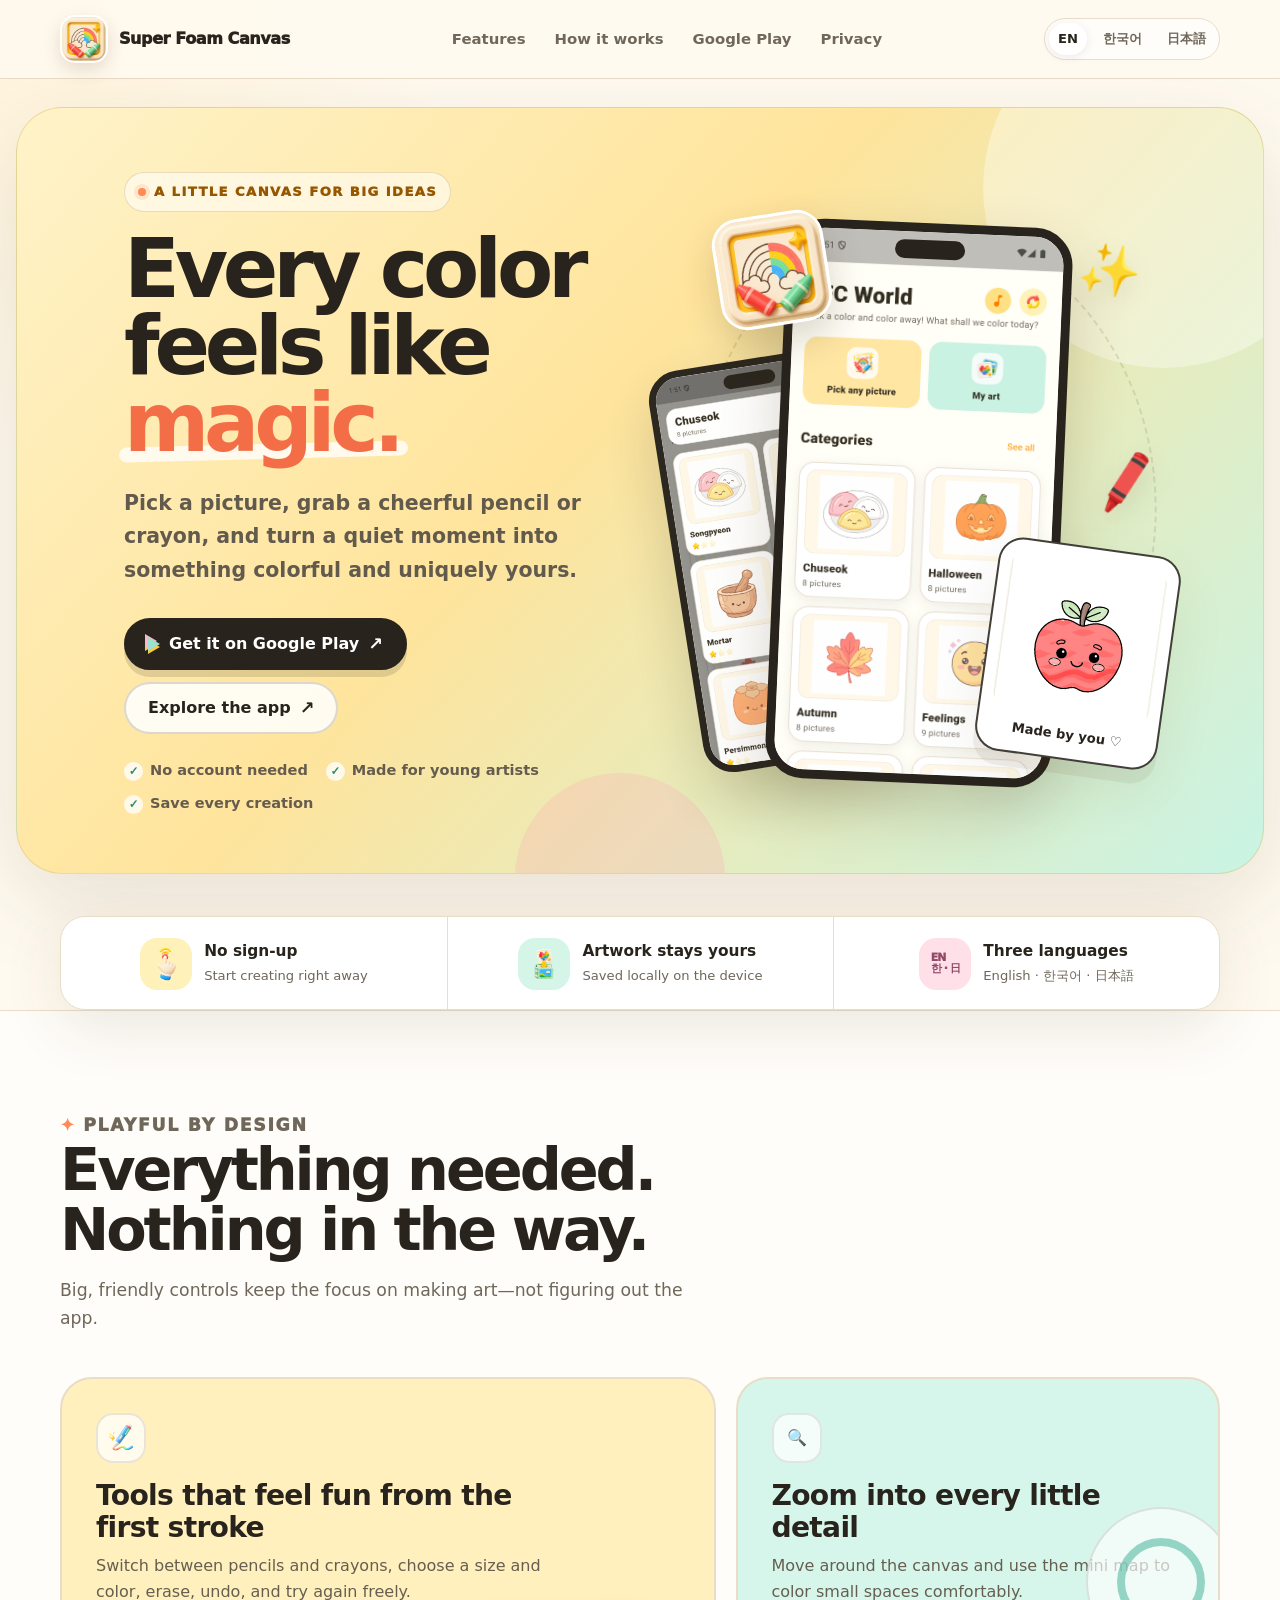
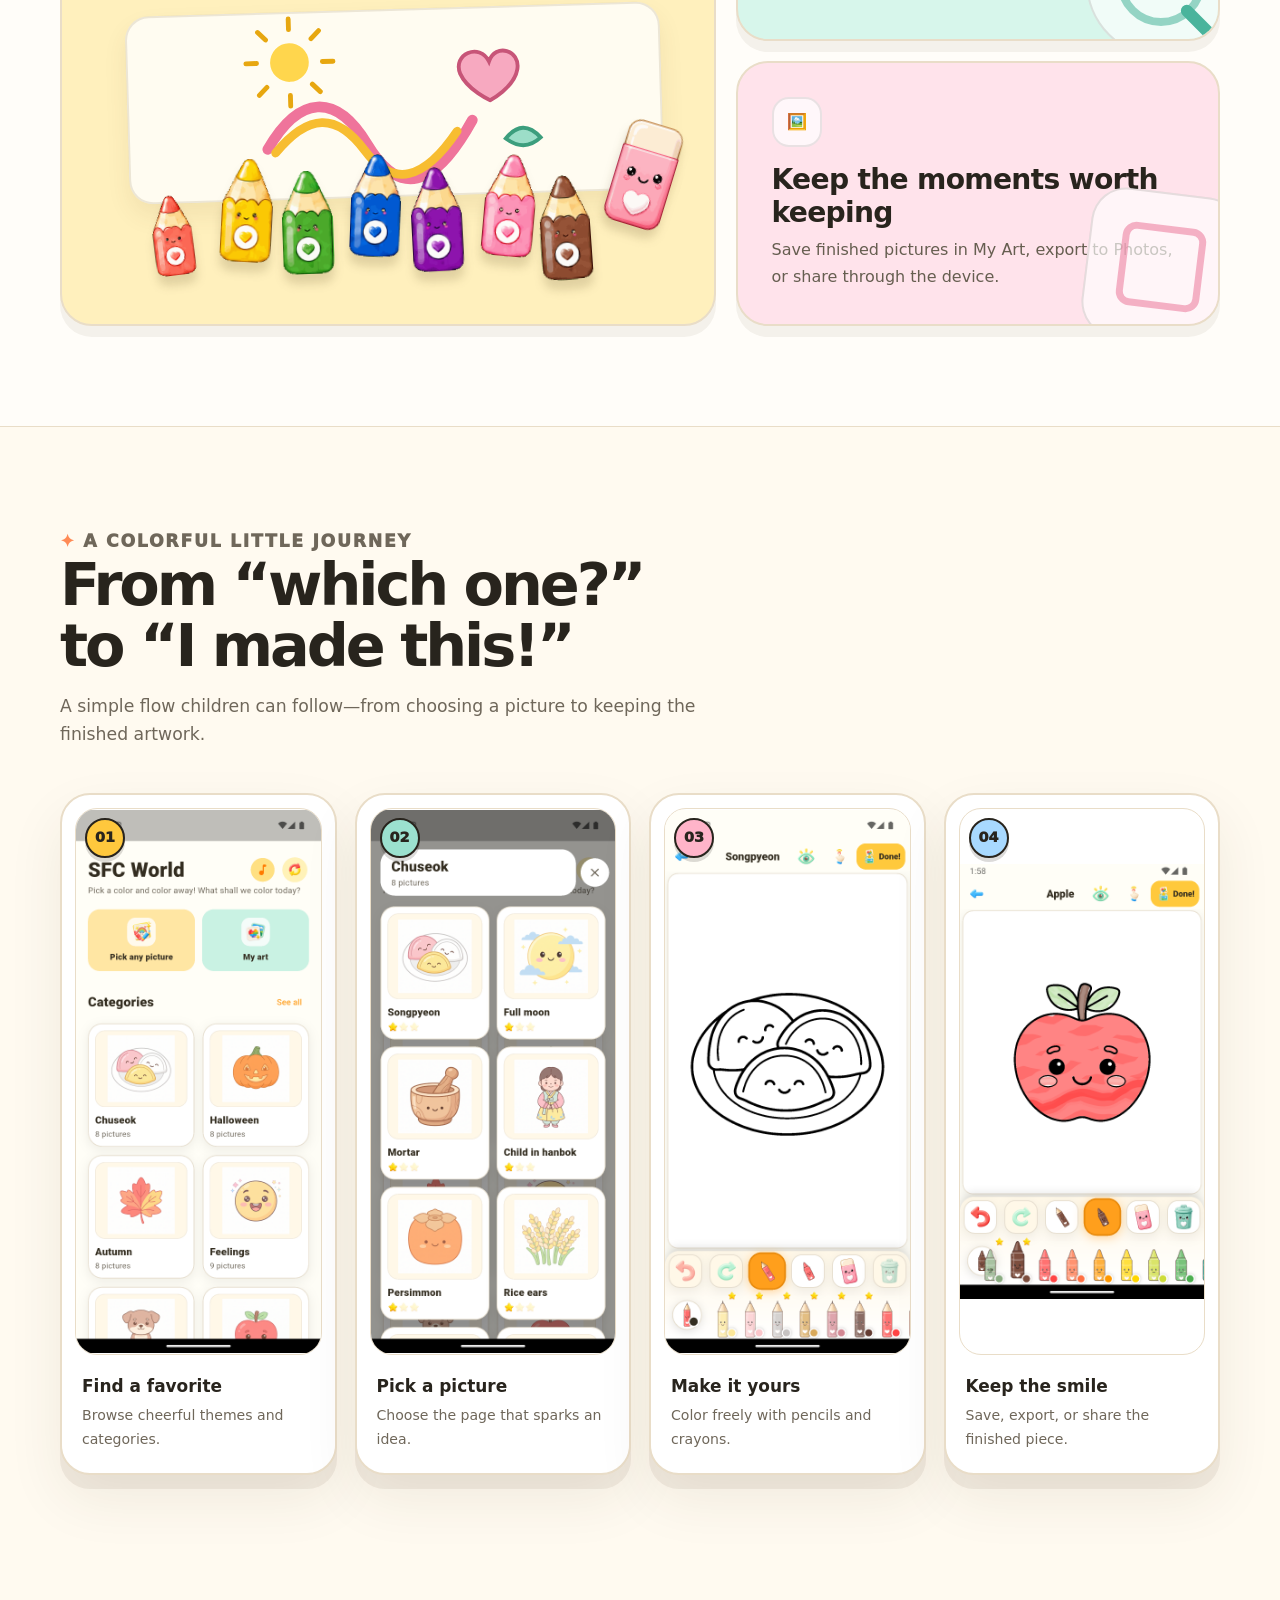
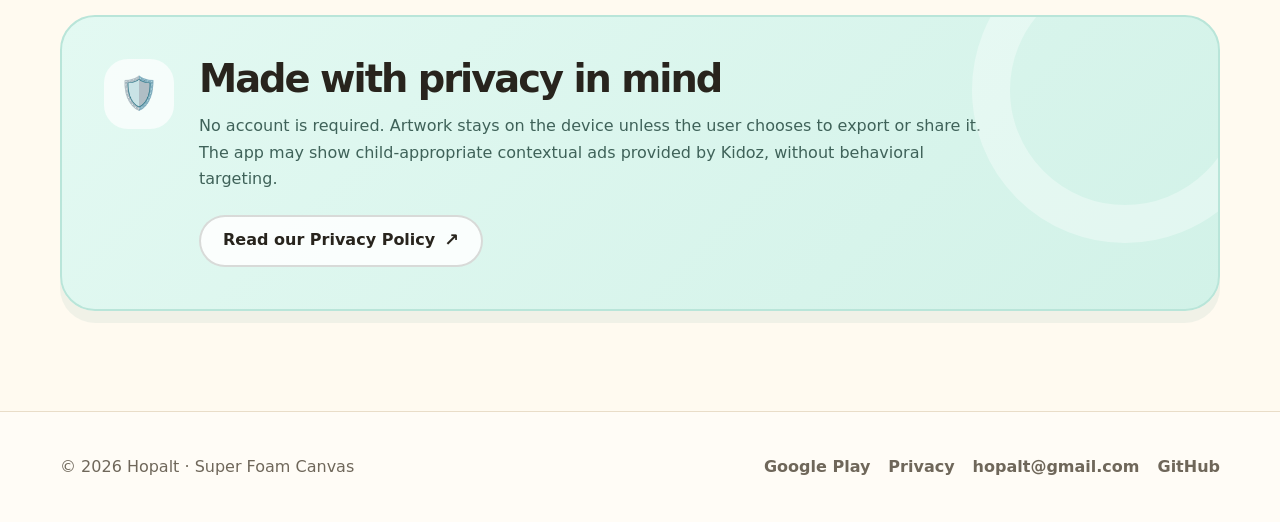
==== commit 2d5e47fd: "Super Foam Canvas 홈페이지 화면 구성을 다듬는다" ====
--- a/super-foam-canvas/index.html
+++ b/super-foam-canvas/index.html
@@ -51,7 +51,7 @@
   <section class="section section-tint" id="features"><div class="wrap">
     <div class="section-head"><p class="section-kicker">Playful by design</p><h2>Everything needed.<br>Nothing in the way.</h2><p>Big, friendly controls keep the focus on making art—not figuring out the app.</p></div>
     <div class="bento">
-      <article class="feature-card large"><div class="feature-icon"><img src="assets/tools/stylus.png" alt=""></div><h3>Tools that feel fun from the first stroke</h3><p>Switch between pencils and crayons, choose a size and color, erase, undo, and try again freely.</p><div class="tool-parade" aria-hidden="true"><img class="tool-pencil" src="assets/tools/pencil-coral.png" alt=""><img class="tool-pencil" src="assets/tools/pencil-yellow.png" alt=""><img class="tool-pencil" src="assets/tools/pencil-green.png" alt=""><img class="tool-pencil" src="assets/tools/pencil-blue.png" alt=""><img class="tool-pencil" src="assets/tools/pencil-purple.png" alt=""><img class="tool-pencil" src="assets/tools/pencil-pink.png" alt=""><img class="tool-pencil" src="assets/tools/pencil-brown.png" alt=""></div></article>
+      <article class="feature-card large"><div class="feature-icon"><img src="assets/tools/stylus.png" alt=""></div><h3>Tools that feel fun from the first stroke</h3><p>Switch between pencils and crayons, choose a size and color, erase, undo, and try again freely.</p><div class="tool-scene" aria-hidden="true"><div class="tool-paper"><svg class="tool-doodle" viewBox="0 0 360 190"><path d="M48 139 C82 84 120 82 151 137 S218 186 260 115" fill="none" stroke="#ef749b" stroke-width="11" stroke-linecap="round"/><path d="M56 143 C91 103 120 103 148 143 S208 176 244 126" fill="none" stroke="#f7bd31" stroke-width="9" stroke-linecap="round"/><path d="M279 55 c-9-20-38-9-30 12 7 17 30 28 30 28s25-12 29-31c4-20-22-28-29-9Z" fill="#f7a9c0" stroke="#c75578" stroke-width="4"/><circle cx="73" cy="50" r="20" fill="#ffd64d"/><path d="M73 16v-11M73 95v-11M39 50H28M118 50h-11M49 26l-8-8M104 81l-8-8M49 75l-8 8M104 18l-8 8" stroke="#e7a710" stroke-width="5" stroke-linecap="round"/><path d="M294 135q18-21 36 0q-17 15-36 0Z" fill="#9cdec8" stroke="#3c9e7d" stroke-width="4"/></svg></div><img class="tool-eraser" src="assets/tools/eraser.png" alt=""><div class="tool-parade"><img class="tool-pencil" src="assets/tools/pencil-coral.png" alt=""><img class="tool-pencil" src="assets/tools/pencil-yellow.png" alt=""><img class="tool-pencil" src="assets/tools/pencil-green.png" alt=""><img class="tool-pencil" src="assets/tools/pencil-blue.png" alt=""><img class="tool-pencil" src="assets/tools/pencil-purple.png" alt=""><img class="tool-pencil" src="assets/tools/pencil-pink.png" alt=""><img class="tool-pencil" src="assets/tools/pencil-brown.png" alt=""></div></div></article>
       <article class="feature-card mint"><div class="feature-icon">🔍</div><h3>Zoom into every little detail</h3><p>Move around the canvas and use the mini map to color small spaces comfortably.</p><div class="mini-feature-art zoom" aria-hidden="true"></div></article>
       <article class="feature-card pink"><div class="feature-icon">🖼️</div><h3>Keep the moments worth keeping</h3><p>Save finished pictures in My Art, export to Photos, or share through the device.</p><div class="mini-feature-art save" aria-hidden="true"></div></article>
     </div>
--- a/super-foam-canvas/assets/styles.css
+++ b/super-foam-canvas/assets/styles.css
@@ -132,8 +132,12 @@
 .feature-icon img { width: 34px; height: 34px; object-fit: contain; }
 .feature-card h3 { max-width: 460px; margin: 17px 0 8px; font-size: clamp(1.35rem, 2.2vw, 1.85rem); line-height: 1.15; letter-spacing: -.025em; }
 .feature-card p { max-width: 470px; margin: 0; color: #665e50; }
-.tool-parade { position: absolute; left: 22px; right: 22px; bottom: 20px; display: flex; align-items: flex-end; justify-content: center; gap: clamp(3px, 1vw, 11px); height: 225px; padding: 20px 18px 0; border-radius: 28px; background: linear-gradient(180deg, rgba(255,255,255,0), rgba(255,255,255,.5)); }
-.tool-pencil { width: min(12%, 58px); height: auto; max-height: 190px; object-fit: contain; transform-origin: bottom center; filter: drop-shadow(0 10px 5px rgba(69, 48, 14, .16)); }
+.tool-scene { position: absolute; left: 22px; right: 22px; bottom: 18px; height: 300px; }
+.tool-paper { position: absolute; inset: 3px 5% auto 7%; height: 188px; overflow: hidden; border: 2px solid rgba(96, 72, 30, .12); border-radius: 24px; background: rgba(255,255,255,.78); box-shadow: 0 12px 24px rgba(95,68,13,.08); transform: rotate(-1.7deg); }
+.tool-doodle { display: block; width: 100%; height: 100%; }
+.tool-eraser { position: absolute; z-index: 3; right: 3%; top: 116px; width: 58px; height: auto; transform: rotate(17deg); filter: drop-shadow(0 9px 5px rgba(69,48,14,.17)); }
+.tool-parade { position: absolute; z-index: 4; left: 0; right: 0; bottom: 38px; display: flex; align-items: flex-end; justify-content: center; gap: clamp(3px, 1vw, 11px); height: 172px; padding: 0 38px 0 10px; }
+.tool-pencil { width: min(12%, 54px); height: auto; max-height: 174px; object-fit: contain; transform-origin: bottom center; filter: drop-shadow(0 10px 5px rgba(69, 48, 14, .16)); }
 .tool-pencil:nth-child(1) { transform: translateY(12px) rotate(-7deg); }
 .tool-pencil:nth-child(2) { transform: translateY(-4px) rotate(3deg); }
 .tool-pencil:nth-child(3) { transform: translateY(8px) rotate(-2deg); }
@@ -150,12 +154,8 @@
 
 .journey { display: grid; grid-template-columns: repeat(4, minmax(0, 1fr)); gap: 18px; align-items: start; }
 .step-card { position: relative; padding: 13px 13px 22px; border: 2px solid var(--line); border-radius: 30px; background: var(--paper); box-shadow: var(--shadow-card); }
-.step-card:nth-child(2) { margin-top: 36px; transform: rotate(1deg); }
-.step-card:nth-child(3) { margin-top: 6px; transform: rotate(-1deg); }
-.step-card:nth-child(4) { margin-top: 42px; transform: rotate(1.4deg); }
-.screen-frame { position: relative; overflow: hidden; aspect-ratio: 9 / 18.3; border: 1px solid var(--line); border-radius: 22px; background: #f8f4ea; }
-.screen-frame img { width: 100%; height: 100%; object-fit: cover; object-position: top center; }
-.step-card:last-child .screen-frame img { object-position: center; }
+.screen-frame { position: relative; overflow: hidden; aspect-ratio: 9 / 20; border: 1px solid var(--line); border-radius: 22px; background: #fff; }
+.screen-frame img { width: 100%; height: 100%; object-fit: contain; object-position: center; }
 .step-number { position: absolute; z-index: 3; left: 23px; top: 23px; display: grid; place-items: center; width: 40px; height: 40px; border: 2px solid var(--ink); border-radius: 50%; background: var(--yellow); font-size: .9rem; font-weight: 950; box-shadow: 0 4px 0 rgba(40,36,29,.16); }
 .step-card:nth-child(2) .step-number { background: var(--mint); }
 .step-card:nth-child(3) .step-number { background: var(--pink); }
@@ -237,9 +237,12 @@
   .doodle.crayon { right: -4px; top: 40%; font-size: 38px; }
   .journey { grid-template-columns: 1fr; max-width: 330px; }
   .step-card { padding: 11px 11px 20px; }
-  .screen-frame { aspect-ratio: 9 / 17.8; }
+  .screen-frame { aspect-ratio: 9 / 20; }
   .feature-card { padding: 28px; }
-  .tool-parade { left: 8px; right: 8px; gap: 3px; padding-inline: 8px; }
+  .tool-scene { left: 8px; right: 8px; height: 285px; }
+  .tool-paper { inset-inline: 6%; height: 176px; }
+  .tool-eraser { right: 2%; top: 115px; width: 50px; }
+  .tool-parade { gap: 3px; padding: 0 34px 0 6px; }
   .tool-pencil { width: 12.5%; }
   .footer-row { display: grid; }
 }
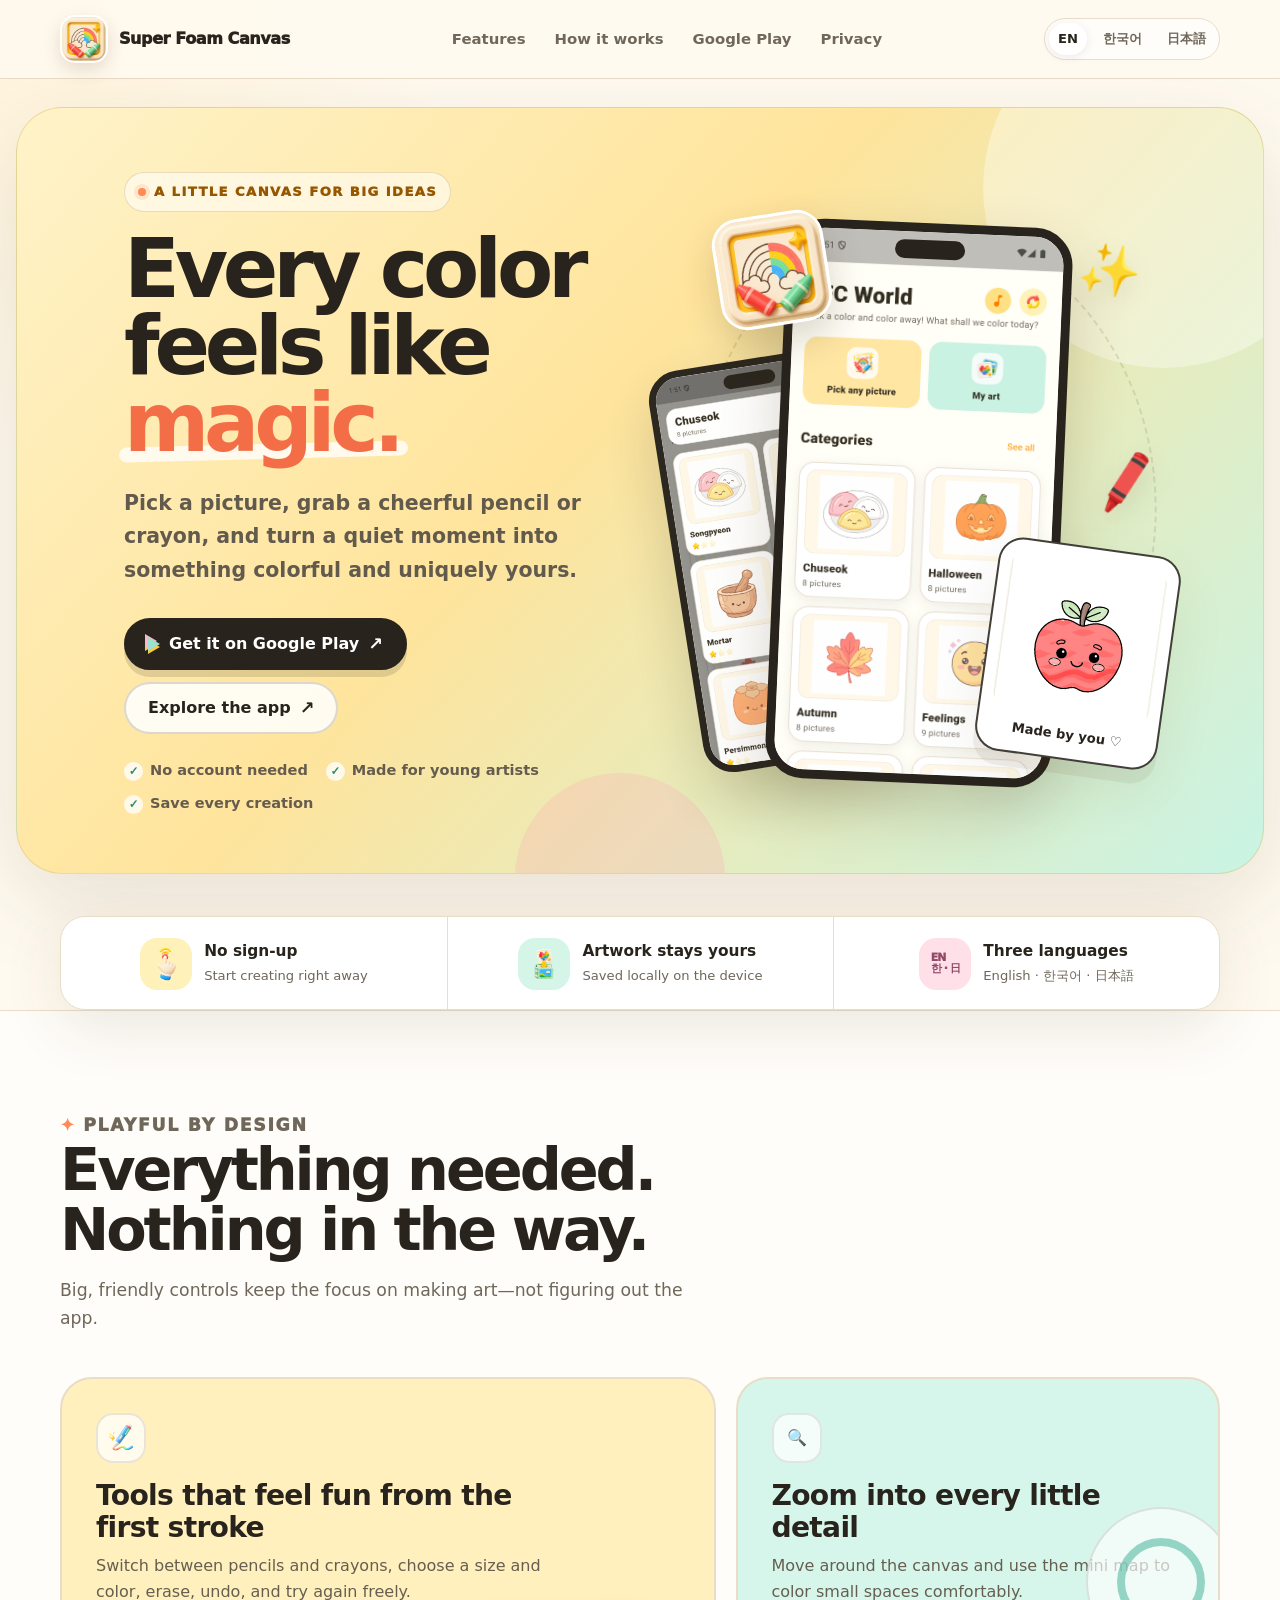
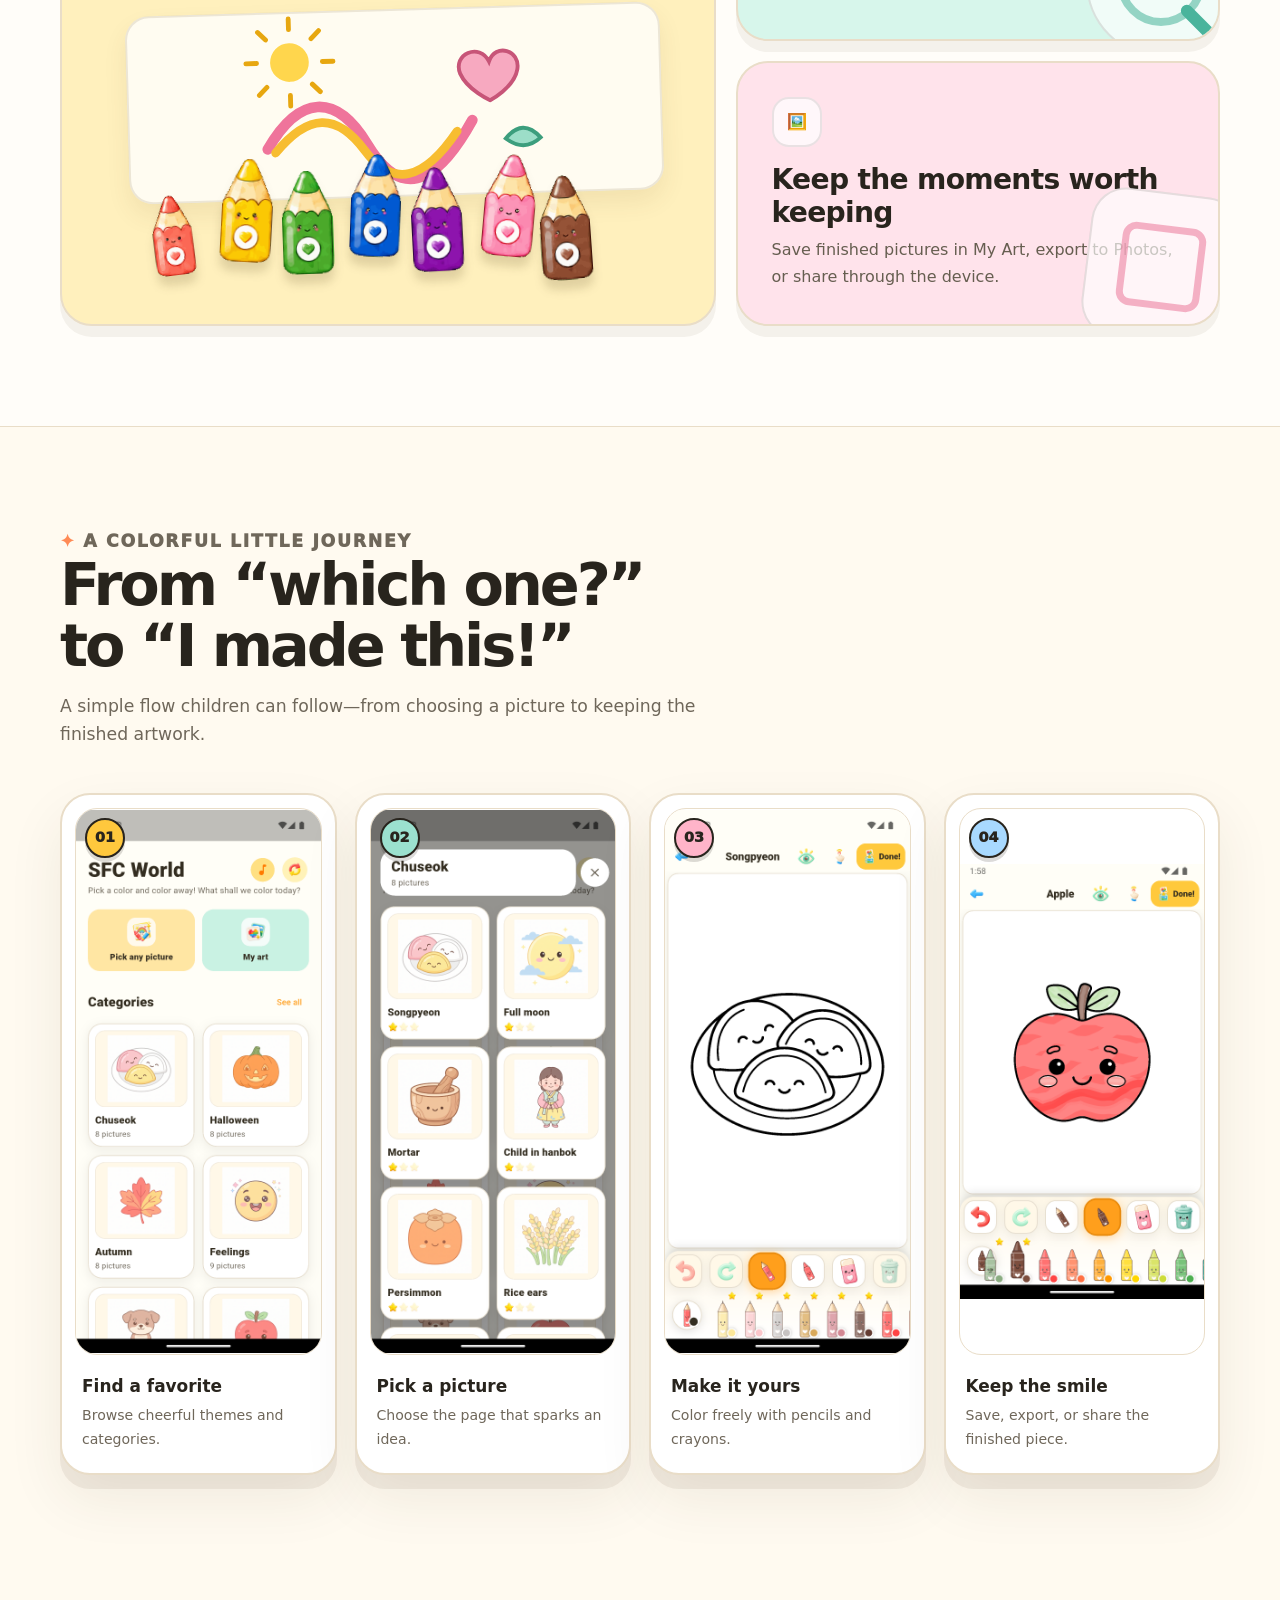
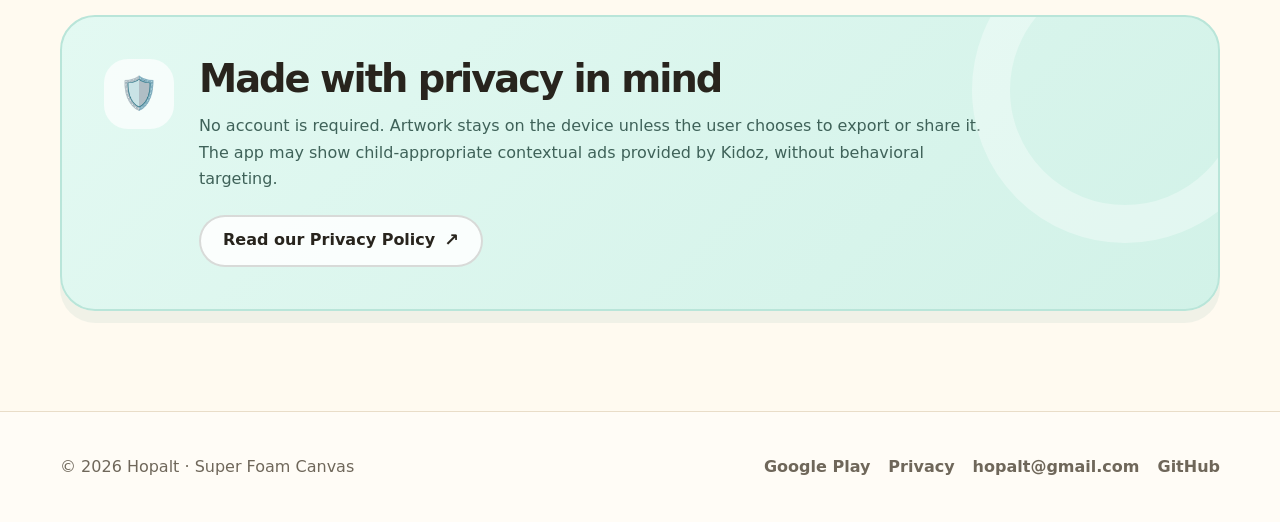
==== commit e005d8f6: "Super Foam Canvas 홈페이지 지우개 장식을 제거한다" ====
--- a/super-foam-canvas/index.html
+++ b/super-foam-canvas/index.html
@@ -51,7 +51,7 @@
   <section class="section section-tint" id="features"><div class="wrap">
     <div class="section-head"><p class="section-kicker">Playful by design</p><h2>Everything needed.<br>Nothing in the way.</h2><p>Big, friendly controls keep the focus on making art—not figuring out the app.</p></div>
     <div class="bento">
-      <article class="feature-card large"><div class="feature-icon"><img src="assets/tools/stylus.png" alt=""></div><h3>Tools that feel fun from the first stroke</h3><p>Switch between pencils and crayons, choose a size and color, erase, undo, and try again freely.</p><div class="tool-scene" aria-hidden="true"><div class="tool-paper"><svg class="tool-doodle" viewBox="0 0 360 190"><path d="M48 139 C82 84 120 82 151 137 S218 186 260 115" fill="none" stroke="#ef749b" stroke-width="11" stroke-linecap="round"/><path d="M56 143 C91 103 120 103 148 143 S208 176 244 126" fill="none" stroke="#f7bd31" stroke-width="9" stroke-linecap="round"/><path d="M279 55 c-9-20-38-9-30 12 7 17 30 28 30 28s25-12 29-31c4-20-22-28-29-9Z" fill="#f7a9c0" stroke="#c75578" stroke-width="4"/><circle cx="73" cy="50" r="20" fill="#ffd64d"/><path d="M73 16v-11M73 95v-11M39 50H28M118 50h-11M49 26l-8-8M104 81l-8-8M49 75l-8 8M104 18l-8 8" stroke="#e7a710" stroke-width="5" stroke-linecap="round"/><path d="M294 135q18-21 36 0q-17 15-36 0Z" fill="#9cdec8" stroke="#3c9e7d" stroke-width="4"/></svg></div><img class="tool-eraser" src="assets/tools/eraser.png" alt=""><div class="tool-parade"><img class="tool-pencil" src="assets/tools/pencil-coral.png" alt=""><img class="tool-pencil" src="assets/tools/pencil-yellow.png" alt=""><img class="tool-pencil" src="assets/tools/pencil-green.png" alt=""><img class="tool-pencil" src="assets/tools/pencil-blue.png" alt=""><img class="tool-pencil" src="assets/tools/pencil-purple.png" alt=""><img class="tool-pencil" src="assets/tools/pencil-pink.png" alt=""><img class="tool-pencil" src="assets/tools/pencil-brown.png" alt=""></div></div></article>
+      <article class="feature-card large"><div class="feature-icon"><img src="assets/tools/stylus.png" alt=""></div><h3>Tools that feel fun from the first stroke</h3><p>Switch between pencils and crayons, choose a size and color, erase, undo, and try again freely.</p><div class="tool-scene" aria-hidden="true"><div class="tool-paper"><svg class="tool-doodle" viewBox="0 0 360 190"><path d="M48 139 C82 84 120 82 151 137 S218 186 260 115" fill="none" stroke="#ef749b" stroke-width="11" stroke-linecap="round"/><path d="M56 143 C91 103 120 103 148 143 S208 176 244 126" fill="none" stroke="#f7bd31" stroke-width="9" stroke-linecap="round"/><path d="M279 55 c-9-20-38-9-30 12 7 17 30 28 30 28s25-12 29-31c4-20-22-28-29-9Z" fill="#f7a9c0" stroke="#c75578" stroke-width="4"/><circle cx="73" cy="50" r="20" fill="#ffd64d"/><path d="M73 16v-11M73 95v-11M39 50H28M118 50h-11M49 26l-8-8M104 81l-8-8M49 75l-8 8M104 18l-8 8" stroke="#e7a710" stroke-width="5" stroke-linecap="round"/><path d="M294 135q18-21 36 0q-17 15-36 0Z" fill="#9cdec8" stroke="#3c9e7d" stroke-width="4"/></svg></div><div class="tool-parade"><img class="tool-pencil" src="assets/tools/pencil-coral.png" alt=""><img class="tool-pencil" src="assets/tools/pencil-yellow.png" alt=""><img class="tool-pencil" src="assets/tools/pencil-green.png" alt=""><img class="tool-pencil" src="assets/tools/pencil-blue.png" alt=""><img class="tool-pencil" src="assets/tools/pencil-purple.png" alt=""><img class="tool-pencil" src="assets/tools/pencil-pink.png" alt=""><img class="tool-pencil" src="assets/tools/pencil-brown.png" alt=""></div></div></article>
       <article class="feature-card mint"><div class="feature-icon">🔍</div><h3>Zoom into every little detail</h3><p>Move around the canvas and use the mini map to color small spaces comfortably.</p><div class="mini-feature-art zoom" aria-hidden="true"></div></article>
       <article class="feature-card pink"><div class="feature-icon">🖼️</div><h3>Keep the moments worth keeping</h3><p>Save finished pictures in My Art, export to Photos, or share through the device.</p><div class="mini-feature-art save" aria-hidden="true"></div></article>
     </div>
--- a/super-foam-canvas/assets/styles.css
+++ b/super-foam-canvas/assets/styles.css
@@ -135,7 +135,6 @@
 .tool-scene { position: absolute; left: 22px; right: 22px; bottom: 18px; height: 300px; }
 .tool-paper { position: absolute; inset: 3px 5% auto 7%; height: 188px; overflow: hidden; border: 2px solid rgba(96, 72, 30, .12); border-radius: 24px; background: rgba(255,255,255,.78); box-shadow: 0 12px 24px rgba(95,68,13,.08); transform: rotate(-1.7deg); }
 .tool-doodle { display: block; width: 100%; height: 100%; }
-.tool-eraser { position: absolute; z-index: 3; right: 3%; top: 116px; width: 58px; height: auto; transform: rotate(17deg); filter: drop-shadow(0 9px 5px rgba(69,48,14,.17)); }
 .tool-parade { position: absolute; z-index: 4; left: 0; right: 0; bottom: 38px; display: flex; align-items: flex-end; justify-content: center; gap: clamp(3px, 1vw, 11px); height: 172px; padding: 0 38px 0 10px; }
 .tool-pencil { width: min(12%, 54px); height: auto; max-height: 174px; object-fit: contain; transform-origin: bottom center; filter: drop-shadow(0 10px 5px rgba(69, 48, 14, .16)); }
 .tool-pencil:nth-child(1) { transform: translateY(12px) rotate(-7deg); }
@@ -241,7 +240,6 @@
   .feature-card { padding: 28px; }
   .tool-scene { left: 8px; right: 8px; height: 285px; }
   .tool-paper { inset-inline: 6%; height: 176px; }
-  .tool-eraser { right: 2%; top: 115px; width: 50px; }
   .tool-parade { gap: 3px; padding: 0 34px 0 6px; }
   .tool-pencil { width: 12.5%; }
   .footer-row { display: grid; }
